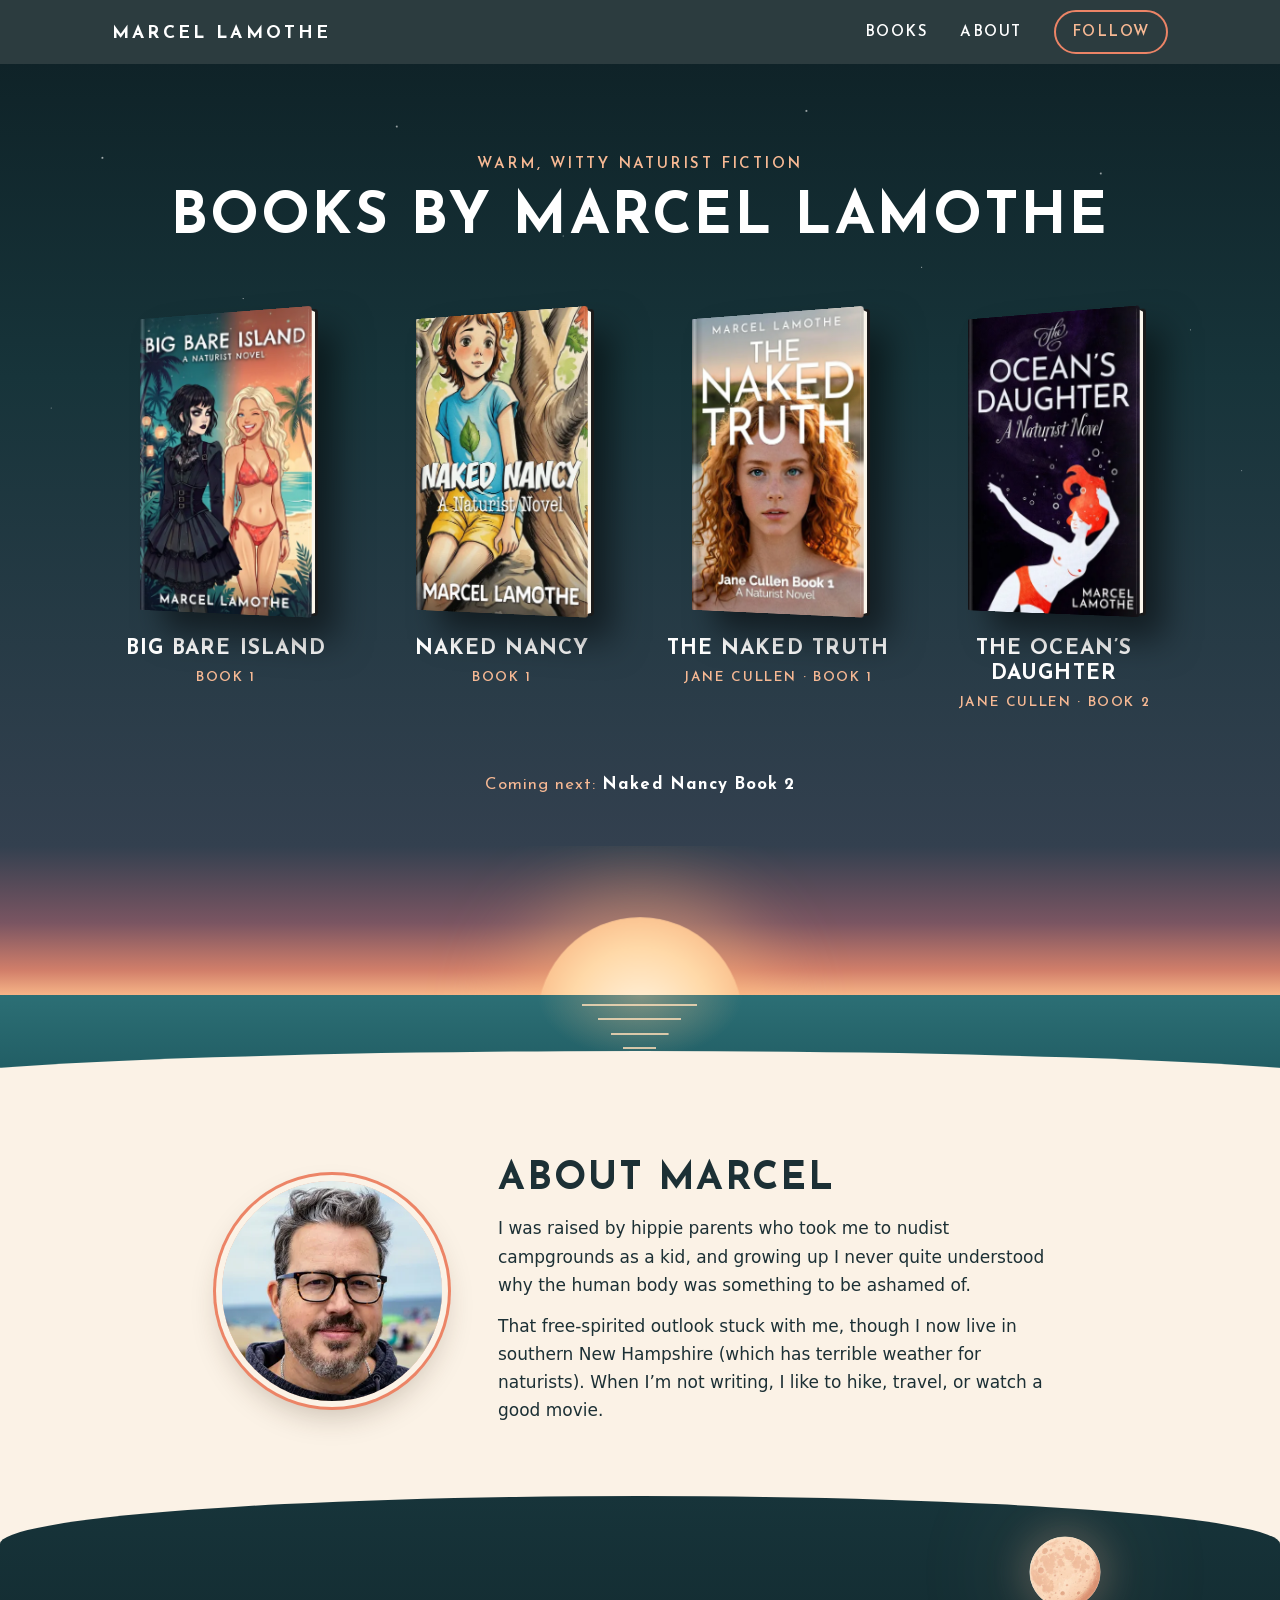
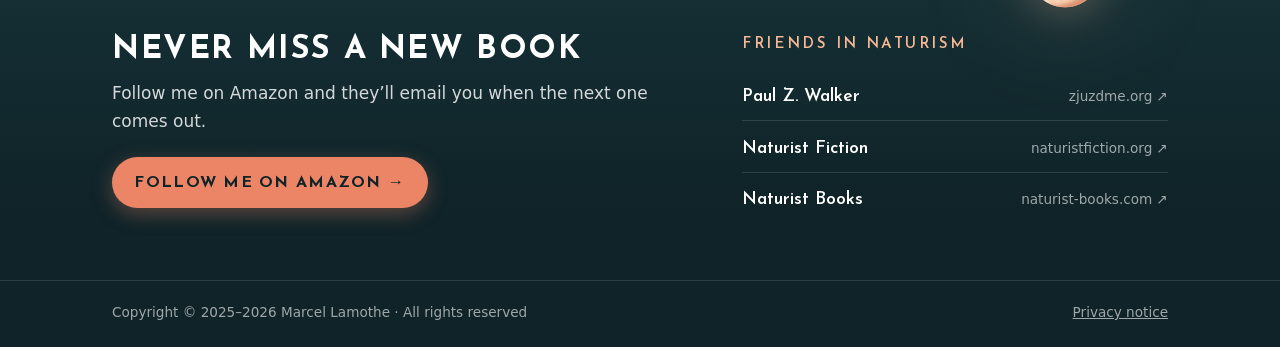
==== index.html @ 0e52f07f "Cut Nancy out of the icons and put the share image on the dusk sky Co-Authored-By: Claude Opus 5.5 <" ====
<!DOCTYPE html>
<html lang="en">

<head>
  <meta charset="UTF-8" />
  <meta name="viewport" content="width=device-width, initial-scale=1.0" />
  <link rel="icon" type="image/png" sizes="32x32" href="assets/images/favicon-32.png?v=3" />
  <link rel="apple-touch-icon" href="assets/images/apple-touch-icon.png?v=3" />
  <title>Marcel Lamothe</title>
  <meta name="description" content="Marcel Lamothe writes warm, witty stories about freedom, self-discovery, and unconventional communities." />
  <link rel="canonical" href="https://marcel-writes.com/" />
  <link rel="alternate" hreflang="en" href="https://marcel-writes.com/" />
  <link rel="alternate" hreflang="x-default" href="https://marcel-writes.com/" />
  <meta property="og:title" content="Marcel Lamothe" />
  <meta property="og:description" content="Stories about freedom, self-discovery, and unconventional communities." />
  <meta property="og:type" content="website" />
  <meta property="og:url" content="https://marcel-writes.com/" />
  <meta property="og:image" content="https://marcel-writes.com/assets/images/og-books-4.jpg" />
  <meta property="og:image:width" content="1200" />
  <meta property="og:image:height" content="630" />
  <meta property="og:image:alt" content="Book covers: Big Bare Island, Naked Nancy, The Ocean’s Daughter, and The Naked Truth" />
  <meta name="twitter:card" content="summary_large_image" />
  <meta name="twitter:title" content="Marcel Lamothe" />
  <meta name="twitter:description" content="Stories about freedom, self-discovery, and unconventional communities." />
  <meta name="twitter:image" content="https://marcel-writes.com/assets/images/og-books-4.jpg" />
  <script type="application/ld+json">
    {
      "@context": "https://schema.org",
      "@graph": [
        {
          "@type": "Person",
          "@id": "https://marcel-writes.com/#author",
          "name": "Marcel Lamothe",
          "url": "https://marcel-writes.com/",
          "image": "https://marcel-writes.com/assets/images/marcel.webp",
          "sameAs": ["https://www.amazon.com/stores/author/B0DPLSHB5Z"]
        },
        {
          "@type": "WebSite",
          "@id": "https://marcel-writes.com/#website",
          "url": "https://marcel-writes.com/",
          "name": "Marcel Lamothe",
          "description": "Warm, witty stories about freedom, self-discovery, and unconventional communities.",
          "author": { "@id": "https://marcel-writes.com/#author" }
        },
        {
          "@type": "Book",
          "@id": "https://marcel-writes.com/#the-naked-truth-book",
          "name": "The Naked Truth",
          "url": "https://marcel-writes.com/the-naked-truth/",
          "image": "https://marcel-writes.com/assets/images/the-naked-truth.webp",
          "author": { "@id": "https://marcel-writes.com/#author" },
          "inLanguage": "en",
          "genre": ["Fiction", "Naturist fiction"],
          "position": 1,
          "isPartOf": { "@type": "BookSeries", "name": "Jane Cullen" },
          "sameAs": "https://www.amazon.com/dp/B0DPDY1RDD"
        },
        {
          "@type": "Book",
          "@id": "https://marcel-writes.com/#the-oceans-daughter-book",
          "name": "The Ocean's Daughter",
          "url": "https://marcel-writes.com/the-oceans-daughter/",
          "image": "https://marcel-writes.com/assets/images/the_oceans_daughter_cover.webp",
          "author": { "@id": "https://marcel-writes.com/#author" },
          "inLanguage": "en",
          "genre": ["Fiction", "Naturist fiction"],
          "position": 2,
          "isPartOf": { "@type": "BookSeries", "name": "Jane Cullen" },
          "sameAs": "https://www.amazon.com/dp/B0FDGMB95W"
        },
        {
          "@type": "Book",
          "@id": "https://marcel-writes.com/#big-bare-island-book",
          "name": "Big Bare Island",
          "url": "https://marcel-writes.com/big-bare-island/",
          "image": "https://marcel-writes.com/assets/images/Big-Bare-Island-eBook-Cover.webp",
          "author": { "@id": "https://marcel-writes.com/#author" },
          "inLanguage": "en",
          "genre": ["Fiction", "Naturist fiction", "Mystery"],
          "position": 1,
          "isPartOf": { "@type": "BookSeries", "name": "Big Bare Island" },
          "sameAs": "https://www.amazon.com/dp/B0GF3XC3XB"
        },
        {
          "@type": "Book",
          "@id": "https://marcel-writes.com/#naked-nancy-book",
          "name": "Naked Nancy: A Summer to Remember",
          "url": "https://marcel-writes.com/naked-nancy/",
          "image": "https://marcel-writes.com/assets/images/nancy1.webp",
          "author": { "@id": "https://marcel-writes.com/#author" },
          "inLanguage": "en",
          "genre": ["Fiction", "Naturist fiction", "Family fiction"],
          "position": 1,
          "isPartOf": { "@type": "BookSeries", "name": "Naked Nancy" },
          "sameAs": "https://www.amazon.com/dp/B0GQR57DY7"
        }
      ]
    }
  </script>
  <script>
    // Old links pointed at #big-bare-island and so on; each book now has its own page.
    (function () {
      var id = location.hash.slice(1);
      if (["big-bare-island", "naked-nancy", "the-naked-truth", "the-oceans-daughter"].indexOf(id) !== -1) {
        location.replace(id + "/");
      }
    })();
  </script>
  <link rel="stylesheet" href="css/style.css?v=31" />
</head>

<body>
  <header class="site-header">
    <div class="wrap nav">
      <a class="brand" href="./">Marcel Lamothe</a>
      <nav class="nav-links" aria-label="Main">
        <a href="#books">Books</a>
        <a href="#about">About</a>
        <a class="nav-follow" href="https://www.amazon.com/stores/author/B0DPLSHB5Z" target="_blank" rel="noopener noreferrer">Follow</a>
      </nav>
    </div>
  </header>

  <main>
    <section class="dusk books-hero" id="books" aria-labelledby="books-heading">
      <div class="wrap">
        <p class="eyebrow">Warm, witty naturist fiction</p>
        <h1 id="books-heading">Books by Marcel Lamothe</h1>

        <ul class="shelf">
          <li class="book">
            <a class="book-link" href="big-bare-island/">
              <span class="book-3d"><span class="cover"><img src="assets/images/Big-Bare-Island-eBook-Cover.webp?v=2" alt="" width="400" height="640" /></span></span>
              <span class="book-title">Big Bare Island</span>
              <span class="book-series">Book 1</span>
            </a>
          </li>
          <li class="book">
            <a class="book-link" href="naked-nancy/">
              <span class="book-3d"><span class="cover"><img src="assets/images/nancy1.webp" alt="" width="400" height="637" /></span></span>
              <span class="book-title">Naked Nancy</span>
              <span class="book-series">Book 1</span>
            </a>
          </li>
          <li class="book">
            <a class="book-link" href="the-naked-truth/">
              <span class="book-3d"><span class="cover"><img src="assets/images/the-naked-truth.webp" alt="" width="400" height="639" /></span></span>
              <span class="book-title">The Naked Truth</span>
              <span class="book-series">Jane Cullen · Book 1</span>
            </a>
          </li>
          <li class="book">
            <a class="book-link" href="the-oceans-daughter/">
              <span class="book-3d"><span class="cover"><img src="assets/images/the_oceans_daughter_cover.webp" alt="" width="400" height="640" /></span></span>
              <span class="book-title">The Ocean’s Daughter</span>
              <span class="book-series">Jane Cullen · Book 2</span>
            </a>
          </li>
        </ul>

        <p class="coming-next">Coming next: <b>Naked Nancy Book 2</b></p>
      </div>
    </section>

    <div class="horizon" aria-hidden="true"><span class="sun"></span></div>

    <section class="section" id="about" aria-labelledby="about-heading">
      <div class="wrap about-inner">
        <img src="assets/images/marcel.webp" alt="Marcel Lamothe on the beach" class="author-photo" width="320" height="320" loading="lazy" />
        <div class="about-text">
          <h2 id="about-heading" class="section-heading">About Marcel</h2>
          <p>I was raised by hippie parents who took me to nudist campgrounds as a kid, and growing up I never quite understood why
            the human body was something to be ashamed of.</p>
          <p>That free-spirited outlook stuck with me, though I now live in southern New Hampshire (which has terrible weather for
            naturists). When I’m not writing, I like to hike, travel, or watch a good movie.</p>
        </div>
      </div>
    </section>
  </main>

  <footer class="site-footer">
    <div class="moon" aria-hidden="true"></div>
    <div class="wrap footer-inner">
      <div class="follow">
        <h2 class="footer-heading">Never miss a new book</h2>
        <p>Follow me on Amazon and they’ll email you when the next one comes out.</p>
        <a class="button" href="https://www.amazon.com/stores/author/B0DPLSHB5Z" target="_blank" rel="noopener noreferrer">Follow me on Amazon <span aria-hidden="true">→</span></a>
      </div>
      <nav class="friends" aria-labelledby="friends-heading">
        <h2 id="friends-heading" class="eyebrow">Friends in naturism</h2>
        <ul>
          <li><a href="https://zjuzdme.org/" target="_blank" rel="noopener noreferrer"><span class="friend-name">Paul Z. Walker</span><span class="friend-url">zjuzdme.org <span aria-hidden="true">↗</span></span></a></li>
          <li><a href="https://naturistfiction.org" target="_blank" rel="noopener noreferrer"><span class="friend-name">Naturist Fiction</span><span class="friend-url">naturistfiction.org <span aria-hidden="true">↗</span></span></a></li>
          <li><a href="https://naturist-books.com" target="_blank" rel="noopener noreferrer"><span class="friend-name">Naturist Books</span><span class="friend-url">naturist-books.com <span aria-hidden="true">↗</span></span></a></li>
        </ul>
      </nav>
    </div>
    <div class="footer-base">
      <div class="wrap">
        <span>Copyright © 2025–2026 Marcel Lamothe · All rights reserved</span>
        <a href="privacy.html">Privacy notice</a>
      </div>
    </div>
  </footer>
  <!-- Cloudflare Web Analytics --><script type='module' src='https://static.cloudflareinsights.com/beacon.min.js' data-cf-beacon='{"token": "75a681cef3ce4746854b50b4012ed195"}'></script><!-- End Cloudflare Web Analytics -->
</body>

</html>
---- css/style.css ----
/* Josefin Sans, self-hosted (SIL Open Font License, see assets/fonts/OFL.txt) */
@font-face {
  font-family: 'Josefin Sans';
  font-style: normal;
  font-weight: 100 700;
  font-display: swap;
  src: url('../assets/fonts/josefin-sans-latin.woff2') format('woff2');
  unicode-range: U+0000-00FF, U+0131, U+0152-0153, U+02BB-02BC, U+02C6, U+02DA, U+02DC, U+0304, U+0308, U+0329, U+2000-206F, U+20AC, U+2122, U+2191, U+2193, U+2212, U+2215, U+FEFF, U+FFFD;
}
@font-face {
  font-family: 'Josefin Sans';
  font-style: italic;
  font-weight: 300;
  font-display: swap;
  src: url('../assets/fonts/josefin-sans-italic-latin.woff2') format('woff2');
  unicode-range: U+0000-00FF, U+0131, U+0152-0153, U+02BB-02BC, U+02C6, U+02DA, U+02DC, U+0304, U+0308, U+0329, U+2000-206F, U+20AC, U+2122, U+2191, U+2193, U+2212, U+2215, U+FEFF, U+FFFD;
}

/* Colors come from the Big Bare Island cover: a teal night sky on one side,
   a coral sunset on the other, and a sandy beach underneath. */
:root {
  --night: #0f2328;
  --dusk: #17343a;
  --twilight: #33404f;
  --coral: #ec8466;
  --peach: #f7b994;
  --sun: #ffd9a8;
  --sea: #2c6f75;
  --sea-deep: #1f5a61;
  --sand: #fbf2e6;
  --sand-deep: #f1e0c9;
  --ink: #1c3035;
  --ink-soft: #55676a;
  --rust: #a94c35;

  --display: 'Josefin Sans', 'Avenir Next', Futura, sans-serif;
  --body: system-ui, -apple-system, 'Segoe UI', Roboto, Helvetica, Arial, sans-serif;
  --content: 1120px;
  --gutter: clamp(1rem, 4vw, 2rem);
}

* {
  margin: 0;
  padding: 0;
  box-sizing: border-box;
}

html {
  scroll-behavior: smooth;
  background-color: var(--night);
}

body {
  font-family: var(--body);
  font-size: 1.0625rem;
  line-height: 1.65;
  color: var(--ink);
  background-color: var(--sand);
}

img {
  display: block;
  max-width: 100%;
  height: auto;
}

a {
  color: inherit;
}

.wrap {
  max-width: var(--content);
  margin: 0 auto;
  padding: 0 var(--gutter);
}

.visually-hidden {
  position: absolute;
  width: 1px;
  height: 1px;
  padding: 0;
  margin: -1px;
  overflow: hidden;
  clip: rect(0, 0, 0, 0);
  white-space: nowrap;
  border: 0;
}

/* Buttons */
.button {
  display: inline-block;
  padding: 0.8rem 1.4rem 0.7rem;
  border-radius: 999px;
  background-color: var(--coral);
  color: var(--night);
  font-family: var(--display);
  font-size: 1rem;
  font-weight: 700;
  letter-spacing: 0.08em;
  text-transform: uppercase;
  text-decoration: none;
  white-space: nowrap;
  box-shadow: 0 6px 20px rgba(236, 132, 102, 0.35);
  transition: background-color 0.2s ease, transform 0.2s ease, box-shadow 0.2s ease;
}

.button:hover,
.button:focus-visible {
  background-color: var(--peach);
  transform: translateY(-2px);
  box-shadow: 0 10px 26px rgba(236, 132, 102, 0.45);
}

.button:focus-visible {
  outline: 3px solid var(--sun);
  outline-offset: 3px;
}

/* Top bar */
.site-header {
  position: sticky;
  top: 0;
  z-index: 50;
  background-color: rgba(15, 35, 40, 0.88);
  backdrop-filter: blur(10px);
  -webkit-backdrop-filter: blur(10px);
  color: #FFFFFF;
}

.nav {
  display: flex;
  align-items: center;
  justify-content: space-between;
  gap: 1rem;
  min-height: 4rem;
}

.brand {
  font-family: var(--display);
  font-size: 1.1rem;
  font-weight: 700;
  letter-spacing: 0.18em;
  text-transform: uppercase;
  text-decoration: none;
  white-space: nowrap;
  padding-top: 0.2em; /* Josefin sits high in its line box */
}

.nav-links {
  display: flex;
  align-items: center;
  gap: clamp(1rem, 3vw, 2rem);
}

.nav-links a {
  font-family: var(--display);
  font-size: 0.95rem;
  font-weight: 600;
  letter-spacing: 0.1em;
  text-transform: uppercase;
  text-decoration: none;
  padding-top: 0.2em;
}

.nav-links a:not(.nav-follow) {
  border-bottom: 2px solid transparent;
  transition: color 0.2s ease, border-color 0.2s ease;
}

.nav-links a:not(.nav-follow):hover,
.nav-links a:not(.nav-follow):focus-visible,
.nav-links a[aria-current="page"] {
  color: var(--peach);
  border-bottom-color: var(--coral);
}

.nav-links .nav-follow {
  padding: 0.5rem 1rem 0.4rem;
  border: 2px solid var(--coral);
  border-radius: 999px;
  color: var(--peach);
  transition: background-color 0.2s ease, color 0.2s ease;
}

.nav-links .nav-follow:hover,
.nav-links .nav-follow:focus-visible {
  background-color: var(--coral);
  color: var(--night);
}

/* Dusk sky: the dark top of every page, with a scattering of stars */
.dusk {
  position: relative;
  color: #FFFFFF;
  background-color: var(--dusk);
  background-image:
    radial-gradient(1.5px 1.5px at 8% 12%, rgba(255, 255, 255, 0.8), transparent),
    radial-gradient(1px 1px at 19% 30%, rgba(255, 255, 255, 0.6), transparent),
    radial-gradient(1.5px 1.5px at 31% 8%, rgba(255, 255, 255, 0.7), transparent),
    radial-gradient(1px 1px at 44% 22%, rgba(255, 255, 255, 0.5), transparent),
    radial-gradient(1.5px 1.5px at 63% 6%, rgba(255, 255, 255, 0.8), transparent),
    radial-gradient(1px 1px at 72% 26%, rgba(255, 255, 255, 0.6), transparent),
    radial-gradient(1.5px 1.5px at 86% 14%, rgba(255, 255, 255, 0.7), transparent),
    radial-gradient(1px 1px at 93% 34%, rgba(255, 255, 255, 0.5), transparent),
    radial-gradient(1px 1px at 4% 44%, rgba(255, 255, 255, 0.4), transparent),
    radial-gradient(1px 1px at 97% 52%, rgba(255, 255, 255, 0.4), transparent),
    linear-gradient(180deg, var(--night) 0%, var(--dusk) 40%, var(--twilight) 100%);
}

.eyebrow {
  font-family: var(--display);
  font-size: 0.95rem;
  font-weight: 600;
  letter-spacing: 0.16em;
  text-transform: uppercase;
  color: var(--peach);
}

/* The sun going down behind the sea, then the beach */
.horizon {
  position: relative;
  height: clamp(150px, 20vw, 240px);
  overflow: hidden;
  background: linear-gradient(180deg, var(--twilight) 0%, #7a5562 32%, #d27f6a 52%, #f6b487 62%);
}

.sun {
  position: absolute;
  left: 50%;
  top: 62%;
  width: clamp(130px, 16vw, 210px);
  aspect-ratio: 1;
  border-radius: 50%;
  background: radial-gradient(circle, #FFF4E0 0%, var(--sun) 50%, #f6a874 100%);
  box-shadow: 0 0 80px 30px rgba(255, 190, 130, 0.45);
  transform: translate(-50%, -38%);
  animation: sunset 3.5s cubic-bezier(0.25, 0.6, 0.3, 1) both;
}

@keyframes sunset {
  from { transform: translate(-50%, -75%); }
}

/* The sea, with the sun's reflection glinting on it */
.horizon::before {
  content: "";
  position: absolute;
  left: 0;
  right: 0;
  top: 62%;
  bottom: 0;
  z-index: 1;
  --glint: rgba(255, 222, 184, 0.8);
  background:
    linear-gradient(var(--glint), var(--glint)) 50% 10% / clamp(70px, 9vw, 120px) 2px no-repeat,
    linear-gradient(var(--glint), var(--glint)) 50% 26% / clamp(50px, 6.5vw, 86px) 2px no-repeat,
    linear-gradient(var(--glint), var(--glint)) 50% 42% / clamp(34px, 4.5vw, 58px) 2px no-repeat,
    linear-gradient(var(--glint), var(--glint)) 50% 58% / clamp(20px, 2.6vw, 34px) 2px no-repeat,
    radial-gradient(ellipse clamp(60px, 8vw, 110px) 70% at 50% 0, rgba(255, 200, 150, 0.4), transparent),
    linear-gradient(180deg, var(--sea) 0%, var(--sea-deep) 100%);
}

/* The beach, curving gently up into the frame */
.horizon::after {
  content: "";
  position: absolute;
  left: -10%;
  right: -10%;
  bottom: -40px;
  height: 75px;
  z-index: 2;
  border-radius: 50% 50% 0 0;
  background-color: var(--sand);
}

/* Home: books under the evening sky */
.books-hero {
  padding: clamp(3rem, 7vw, 5.5rem) 0 clamp(2rem, 4vw, 3rem);
  text-align: center;
}

.books-hero h1 {
  margin-top: 0.75rem;
  font-family: var(--display);
  font-size: clamp(2.2rem, 5vw, 3.6rem);
  font-weight: 700;
  line-height: 1.05;
  letter-spacing: 0.04em;
  text-transform: uppercase;
}

.coming-next {
  margin-top: clamp(2.5rem, 5vw, 3.5rem);
  font-family: var(--display);
  font-size: 1.05rem;
  letter-spacing: 0.06em;
  color: var(--peach);
}

.coming-next b {
  color: #FFFFFF;
  font-weight: 700;
}

/* A shelf of 3D books */
.shelf {
  list-style: none;
  display: grid;
  grid-template-columns: repeat(4, minmax(0, 1fr));
  gap: clamp(2rem, 4vw, 3.5rem) clamp(1rem, 4vw, 3rem);
  margin-top: clamp(2.5rem, 6vw, 4rem);
}

.book {
  animation: rise 0.8s cubic-bezier(0.2, 0.7, 0.2, 1) both;
}

.book:nth-child(2) { animation-delay: 0.1s; }
.book:nth-child(3) { animation-delay: 0.2s; }
.book:nth-child(4) { animation-delay: 0.3s; }

@keyframes rise {
  from {
    opacity: 0;
    transform: translateY(40px);
  }
}

.book-link {
  display: block;
  text-align: center;
  text-decoration: none;
  perspective: 1100px;
  -webkit-tap-highlight-color: transparent;
}

.book-link:focus-visible {
  outline: none;
}

.book-3d {
  --thickness: 18px;
  position: relative;
  display: block;
  width: 82%;
  margin: 0 auto;
  aspect-ratio: 400 / 640;
  transform-style: preserve-3d;
  transform: rotateY(-24deg);
  transition: transform 0.6s cubic-bezier(0.2, 0.7, 0.2, 1);
}

/* Front cover, with a crease where it bends at the spine */
.cover {
  position: absolute;
  inset: 0;
  border-radius: 2px 4px 4px 2px;
  overflow: hidden;
  transform: translateZ(calc(var(--thickness) / 2));
}

.cover img {
  width: 100%;
  height: 100%;
  object-fit: cover;
}

.cover::after {
  content: "";
  position: absolute;
  inset: 0;
  background: linear-gradient(90deg,
    rgba(0, 0, 0, 0.28) 0%,
    rgba(255, 255, 255, 0.22) 1.6%,
    rgba(0, 0, 0, 0.14) 3.4%,
    rgba(0, 0, 0, 0) 7%,
    rgba(0, 0, 0, 0) 80%,
    rgba(255, 255, 255, 0.08) 100%);
  pointer-events: none;
}

/* Page edges */
.book-3d::before {
  content: "";
  position: absolute;
  top: 3px;
  bottom: 3px;
  left: calc(100% - var(--thickness) / 2 - 3px);
  width: var(--thickness);
  background: repeating-linear-gradient(90deg, #fbf6ec 0 2px, #ddd2bf 2px 3px);
  transform: rotateY(90deg);
}

/* Back cover, which also throws the shadow */
.book-3d::after {
  content: "";
  position: absolute;
  inset: 0;
  border-radius: 2px 4px 4px 2px;
  background-color: #1b1b1b;
  box-shadow: 18px 22px 34px rgba(0, 0, 0, 0.5);
  transform: translateZ(calc(var(--thickness) / -2));
}

.book-link:hover .book-3d,
.book-link:focus-visible .book-3d {
  transform: rotateY(-6deg) translateY(-12px);
}

.book-title {
  display: block;
  margin-top: 1.5rem;
  font-family: var(--display);
  font-size: clamp(1.05rem, 2vw, 1.3rem);
  font-weight: 700;
  line-height: 1.2;
  letter-spacing: 0.05em;
  text-transform: uppercase;
  transition: color 0.2s ease;
}

.book-series {
  display: block;
  margin-top: 0.35rem;
  font-family: var(--display);
  font-size: 0.85rem;
  font-weight: 600;
  letter-spacing: 0.12em;
  text-transform: uppercase;
  color: var(--peach);
}

.book-link:hover .book-title,
.book-link:focus-visible .book-title {
  color: var(--peach);
}

.book-link:focus-visible .book-title {
  text-decoration: underline;
  text-decoration-color: var(--coral);
  text-underline-offset: 4px;
}

/* The same shelf on the sand */
.shelf-light .book-title {
  color: var(--ink);
}

.shelf-light .book-series {
  color: var(--rust);
}

.shelf-light .book-link:hover .book-title,
.shelf-light .book-link:focus-visible .book-title {
  color: var(--rust);
}

.shelf-light .book-3d::after {
  box-shadow: 16px 20px 30px rgba(60, 40, 20, 0.35);
}

/* Sections on the sand */
.section {
  padding: clamp(2.5rem, 6vw, 4.5rem) 0;
}

.section-heading {
  font-family: var(--display);
  font-size: clamp(1.7rem, 3.5vw, 2.4rem);
  font-weight: 700;
  line-height: 1.15;
  letter-spacing: 0.05em;
  text-transform: uppercase;
  color: var(--ink);
}

/* About */
.about-inner {
  display: flex;
  align-items: center;
  gap: clamp(1.5rem, 5vw, 3.5rem);
  max-width: 900px;
}

.author-photo {
  flex: 0 0 auto;
  width: clamp(150px, 22vw, 220px);
  height: auto;
  aspect-ratio: 1;
  border-radius: 50%;
  object-fit: cover;
  box-shadow: 0 0 0 6px var(--sand), 0 0 0 9px var(--coral), 0 14px 30px rgba(60, 40, 20, 0.25);
}

.about-text .section-heading {
  margin-bottom: 0.75rem;
}

.about-text p + p {
  margin-top: 0.85rem;
}

/* Footer: night falls, the moon comes up */
.site-footer {
  position: relative;
  overflow: hidden;
  padding: clamp(6.5rem, 11vw, 8.5rem) 0 1.5rem;
  border-radius: 50% 50% 0 0 / 48px 48px 0 0;
  background: linear-gradient(180deg, var(--dusk) 0%, var(--night) 70%);
  color: #FFFFFF;
}

.moon {
  position: absolute;
  top: clamp(1.75rem, 3.5vw, 2.5rem);
  right: 14%;
  width: clamp(48px, 6vw, 72px);
  aspect-ratio: 1;
  border-radius: 50%;
  background: url("../assets/images/moon.webp") center / cover no-repeat;
  box-shadow:
    0 0 36px 8px rgba(247, 185, 148, 0.22),
    0 0 110px 30px rgba(247, 185, 148, 0.08);
}

.footer-inner {
  display: grid;
  grid-template-columns: minmax(0, 1.3fr) minmax(0, 1fr);
  gap: 2.5rem clamp(2rem, 6vw, 5rem);
  align-items: start;
}

.footer-heading {
  font-family: var(--display);
  font-size: clamp(1.5rem, 3vw, 2rem);
  font-weight: 700;
  line-height: 1.15;
  letter-spacing: 0.05em;
  text-transform: uppercase;
}

.follow p {
  margin: 0.6rem 0 1.4rem;
  max-width: 34rem;
  color: rgba(255, 255, 255, 0.82);
}

.friends .eyebrow {
  margin-bottom: 0.75rem;
}

.friends ul {
  list-style: none;
}

.friends li + li {
  border-top: 1px solid rgba(255, 255, 255, 0.12);
}

.friends a {
  display: flex;
  justify-content: space-between;
  align-items: baseline;
  gap: 1rem;
  padding: 0.6rem 0;
  text-decoration: none;
}

.friends a:hover .friend-name,
.friends a:focus-visible .friend-name {
  color: var(--peach);
}

.friend-name {
  font-family: var(--display);
  font-size: 1.1rem;
  font-weight: 600;
  padding-top: 0.15em;
  transition: color 0.2s ease;
}

.friend-url {
  font-size: 0.85rem;
  color: rgba(255, 255, 255, 0.6);
}

.footer-base {
  margin-top: clamp(2.5rem, 5vw, 3.5rem);
  padding-top: 1.25rem;
  border-top: 1px solid rgba(255, 255, 255, 0.12);
  font-size: 0.85rem;
  color: rgba(255, 255, 255, 0.6);
}

.footer-base .wrap {
  display: flex;
  flex-wrap: wrap;
  justify-content: space-between;
  gap: 0.5rem 1.5rem;
}

.footer-base a:hover,
.footer-base a:focus-visible {
  color: var(--peach);
}

/* Book pages */
.book-hero {
  padding: clamp(2.5rem, 6vw, 5rem) 0 clamp(1rem, 3vw, 2rem);
}

.book-hero-inner {
  display: grid;
  grid-template-columns: minmax(0, 0.8fr) minmax(0, 1.2fr);
  gap: clamp(2rem, 6vw, 5rem);
  align-items: center;
}

.book-hero .book-3d {
  --thickness: 26px;
  width: min(100%, 340px);
}

.book-hero .book-3d:hover {
  transform: rotateY(-6deg) translateY(-8px);
}

.book-hero-cover {
  perspective: 1200px;
  animation: rise 0.9s cubic-bezier(0.2, 0.7, 0.2, 1) both;
}

.book-hero h1 {
  margin-top: 0.6rem;
  font-family: var(--display);
  font-size: clamp(2.2rem, 5.5vw, 3.8rem);
  font-weight: 700;
  line-height: 1.05;
  letter-spacing: 0.04em;
  text-transform: uppercase;
}

.book-subtitle {
  margin-top: 0.5rem;
  font-family: var(--display);
  font-size: 1.35rem;
  font-style: italic;
  font-weight: 300;
  color: var(--peach);
}

.hook {
  margin: 1.5rem 0 2rem;
  max-width: 32rem;
  font-family: var(--display);
  font-size: clamp(1.2rem, 2.4vw, 1.5rem);
  font-weight: 600;
  line-height: 1.35;
}

.blurb {
  max-width: 42rem;
  margin: 0 auto;
  font-size: 1.125rem;
  line-height: 1.75;
}

.blurb p + p {
  margin-top: 1.1rem;
}

.blurb .closing {
  font-weight: 600;
}

.pull-quote {
  margin: 2rem 0 0;
  padding: 1.25rem 1.5rem;
  border-left: 4px solid var(--coral);
  border-radius: 0 12px 12px 0;
  background-color: var(--sand-deep);
  font-style: italic;
}

.pull-quote figcaption {
  margin-top: 0.5rem;
  font-style: normal;
  font-size: 0.9rem;
  color: var(--ink-soft);
}

.paperback {
  margin-top: 2.5rem;
}

.paperback img {
  width: 100%;
  border-radius: 4px;
  box-shadow: 0 14px 34px rgba(60, 40, 20, 0.3);
}

.paperback figcaption {
  margin-top: 0.75rem;
  font-family: var(--display);
  font-weight: 600;
  letter-spacing: 0.1em;
  text-transform: uppercase;
  font-size: 0.85rem;
  text-align: center;
  color: var(--ink-soft);
}

.blurb .button {
  margin-top: 2.25rem;
}

.more-books {
  border-top: 1px solid var(--sand-deep);
}

.more-books .section-heading {
  text-align: center;
}

.more-books .shelf {
  grid-template-columns: repeat(3, minmax(0, 1fr));
  max-width: 760px;
  margin-left: auto;
  margin-right: auto;
}

/* Plain text pages (privacy notice) */
.text-page {
  max-width: 46rem;
}

.text-page h1 {
  margin-bottom: 0.25rem;
}

.text-page h2 {
  margin: 2rem 0 0.5rem;
  font-family: var(--display);
  font-size: 1.3rem;
  font-weight: 700;
  letter-spacing: 0.04em;
}

.text-page p {
  margin-bottom: 0.85rem;
}

.text-page a {
  color: var(--rust);
}

.updated {
  color: var(--ink-soft);
  font-size: 0.9rem;
}

/* Tablets */
@media (max-width: 860px) {
  .footer-inner {
    grid-template-columns: 1fr;
  }
}

/* Phones */
@media (max-width: 640px) {
  .brand {
    font-size: 1rem;
    letter-spacing: 0.12em;
  }

  .nav-links {
    gap: 1rem;
  }

  .nav-links .nav-follow {
    display: none;
  }

  .shelf {
    grid-template-columns: repeat(2, minmax(0, 1fr));
  }

  .book-3d {
    --thickness: 12px;
  }

  .more-books .shelf {
    grid-template-columns: repeat(2, minmax(0, 1fr));
  }

  .book-hero-inner {
    grid-template-columns: 1fr;
    text-align: center;
  }

  .book-hero .book-3d {
    width: min(62%, 260px);
  }

  .hook {
    margin-left: auto;
    margin-right: auto;
  }

  .book-series {
    font-size: 0.75rem;
    letter-spacing: 0.06em;
  }

  .about-inner {
    flex-direction: column;
  }

  .about-text .section-heading {
    text-align: center;
  }

  .moon {
    right: 1.25rem;
  }
}

@media (prefers-reduced-motion: reduce) {
  html {
    scroll-behavior: auto;
  }

  .book,
  .book-hero-cover,
  .sun {
    animation: none;
  }

  .book-3d {
    transition: none;
  }
}
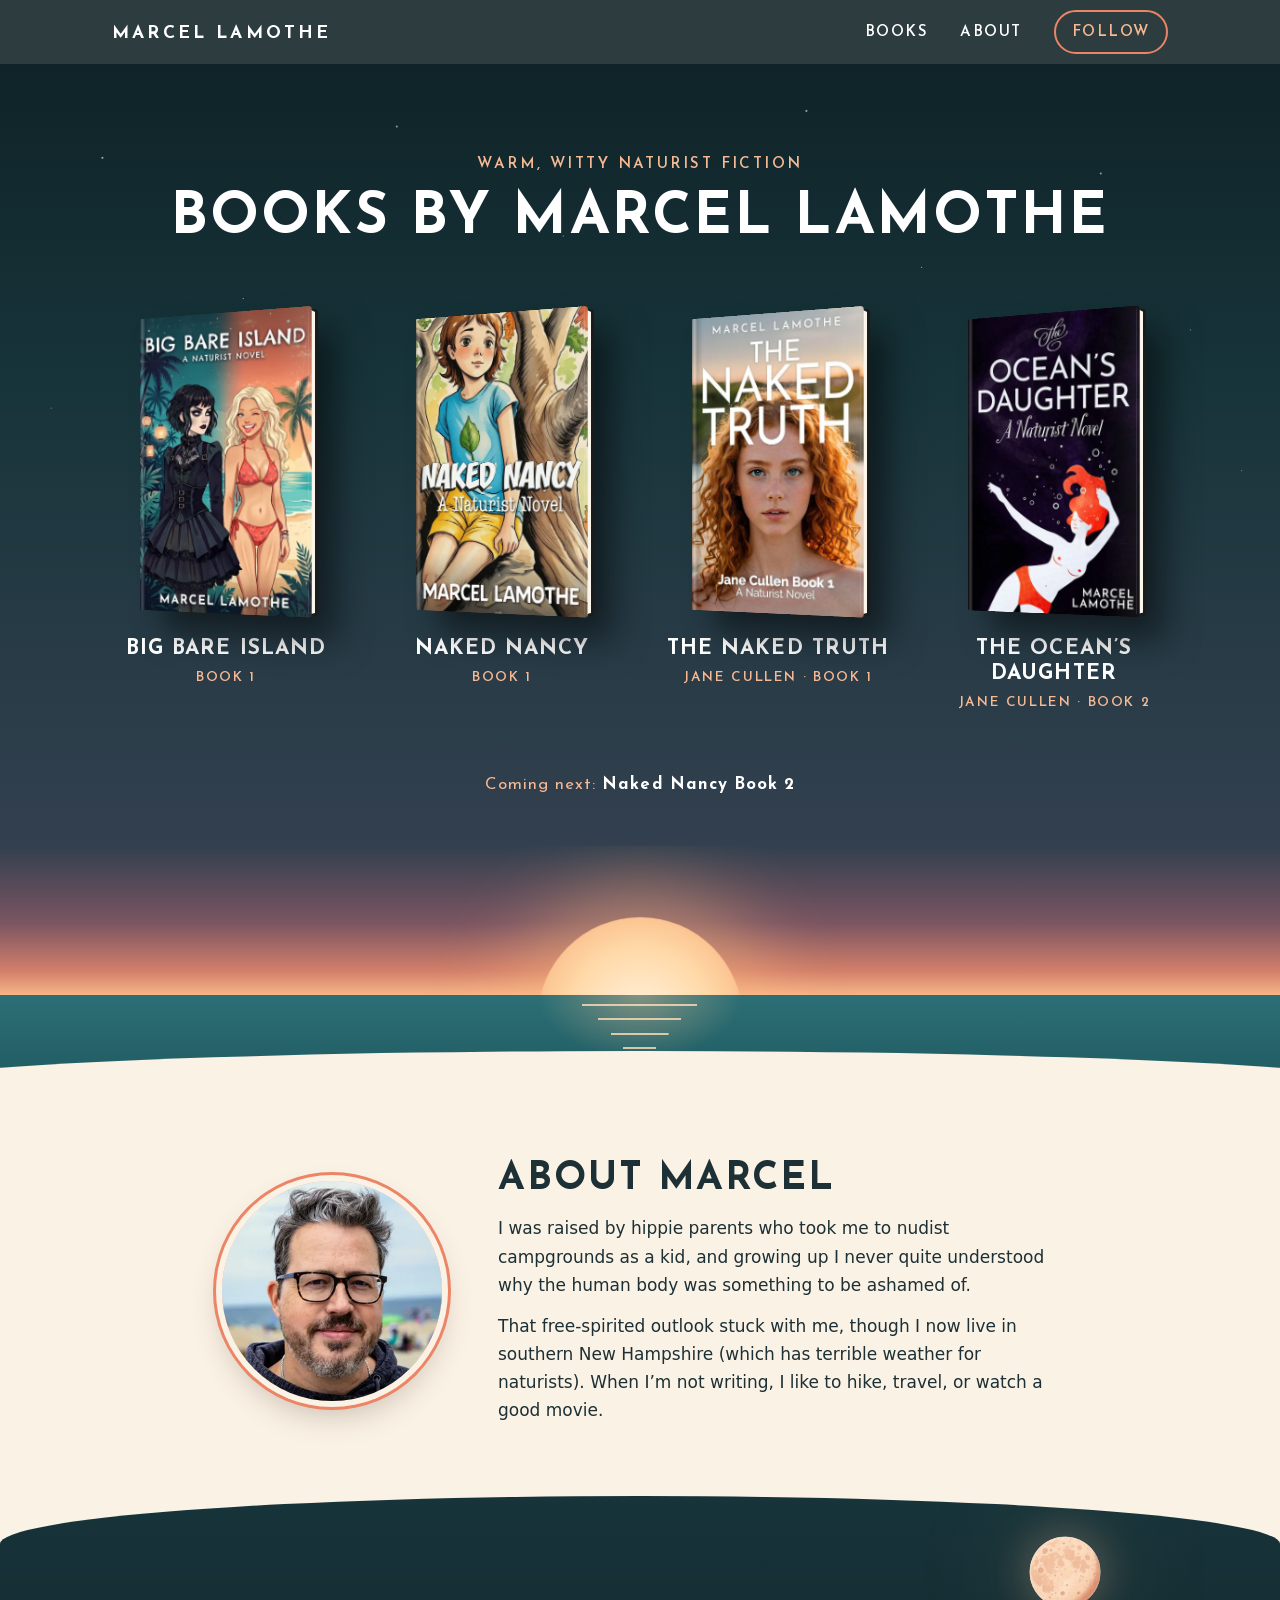
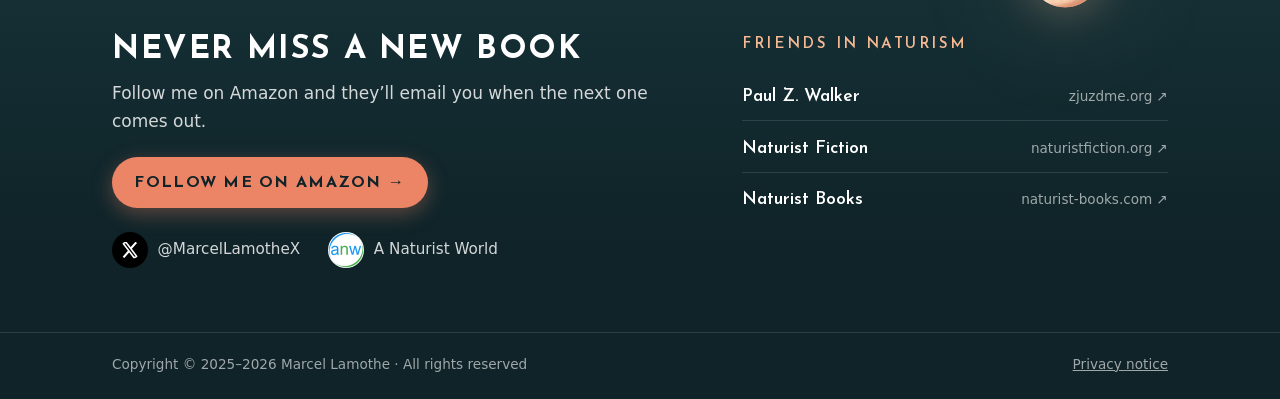
==== commit 0c5cc56c: "Add X and A Naturist World links to the footer Co-Authored-By: Claude Opus 5.5 <noreply@anthropic.co" ====
--- a/index.html
+++ b/index.html
@@ -8,48 +8,48 @@
   <link rel="apple-touch-icon" href="assets/images/apple-touch-icon.png?v=3" />
   <title>Marcel Lamothe</title>
   <meta name="description" content="Marcel Lamothe writes warm, witty stories about freedom, self-discovery, and unconventional communities." />
-  <link rel="canonical" href="https://marcel-writes.com/" />
-  <link rel="alternate" hreflang="en" href="https://marcel-writes.com/" />
-  <link rel="alternate" hreflang="x-default" href="https://marcel-writes.com/" />
+  <link rel="canonical" href="https://marcellamothe.com/" />
+  <link rel="alternate" hreflang="en" href="https://marcellamothe.com/" />
+  <link rel="alternate" hreflang="x-default" href="https://marcellamothe.com/" />
   <meta property="og:title" content="Marcel Lamothe" />
   <meta property="og:description" content="Stories about freedom, self-discovery, and unconventional communities." />
   <meta property="og:type" content="website" />
-  <meta property="og:url" content="https://marcel-writes.com/" />
-  <meta property="og:image" content="https://marcel-writes.com/assets/images/og-books-4.jpg" />
+  <meta property="og:url" content="https://marcellamothe.com/" />
+  <meta property="og:image" content="https://marcellamothe.com/assets/images/og-books-4.jpg" />
   <meta property="og:image:width" content="1200" />
   <meta property="og:image:height" content="630" />
   <meta property="og:image:alt" content="Book covers: Big Bare Island, Naked Nancy, The Ocean’s Daughter, and The Naked Truth" />
   <meta name="twitter:card" content="summary_large_image" />
   <meta name="twitter:title" content="Marcel Lamothe" />
   <meta name="twitter:description" content="Stories about freedom, self-discovery, and unconventional communities." />
-  <meta name="twitter:image" content="https://marcel-writes.com/assets/images/og-books-4.jpg" />
+  <meta name="twitter:image" content="https://marcellamothe.com/assets/images/og-books-4.jpg" />
   <script type="application/ld+json">
     {
       "@context": "https://schema.org",
       "@graph": [
         {
           "@type": "Person",
-          "@id": "https://marcel-writes.com/#author",
+          "@id": "https://marcellamothe.com/#author",
           "name": "Marcel Lamothe",
-          "url": "https://marcel-writes.com/",
-          "image": "https://marcel-writes.com/assets/images/marcel.webp",
+          "url": "https://marcellamothe.com/",
+          "image": "https://marcellamothe.com/assets/images/marcel.webp",
           "sameAs": ["https://www.amazon.com/stores/author/B0DPLSHB5Z"]
         },
         {
           "@type": "WebSite",
-          "@id": "https://marcel-writes.com/#website",
-          "url": "https://marcel-writes.com/",
+          "@id": "https://marcellamothe.com/#website",
+          "url": "https://marcellamothe.com/",
           "name": "Marcel Lamothe",
           "description": "Warm, witty stories about freedom, self-discovery, and unconventional communities.",
-          "author": { "@id": "https://marcel-writes.com/#author" }
-        },
-        {
-          "@type": "Book",
-          "@id": "https://marcel-writes.com/#the-naked-truth-book",
+          "author": { "@id": "https://marcellamothe.com/#author" }
+        },
+        {
+          "@type": "Book",
+          "@id": "https://marcellamothe.com/#the-naked-truth-book",
           "name": "The Naked Truth",
-          "url": "https://marcel-writes.com/the-naked-truth/",
-          "image": "https://marcel-writes.com/assets/images/the-naked-truth.webp",
-          "author": { "@id": "https://marcel-writes.com/#author" },
+          "url": "https://marcellamothe.com/the-naked-truth/",
+          "image": "https://marcellamothe.com/assets/images/the-naked-truth.webp",
+          "author": { "@id": "https://marcellamothe.com/#author" },
           "inLanguage": "en",
           "genre": ["Fiction", "Naturist fiction"],
           "position": 1,
@@ -58,11 +58,11 @@
         },
         {
           "@type": "Book",
-          "@id": "https://marcel-writes.com/#the-oceans-daughter-book",
+          "@id": "https://marcellamothe.com/#the-oceans-daughter-book",
           "name": "The Ocean's Daughter",
-          "url": "https://marcel-writes.com/the-oceans-daughter/",
-          "image": "https://marcel-writes.com/assets/images/the_oceans_daughter_cover.webp",
-          "author": { "@id": "https://marcel-writes.com/#author" },
+          "url": "https://marcellamothe.com/the-oceans-daughter/",
+          "image": "https://marcellamothe.com/assets/images/the_oceans_daughter_cover.webp",
+          "author": { "@id": "https://marcellamothe.com/#author" },
           "inLanguage": "en",
           "genre": ["Fiction", "Naturist fiction"],
           "position": 2,
@@ -71,11 +71,11 @@
         },
         {
           "@type": "Book",
-          "@id": "https://marcel-writes.com/#big-bare-island-book",
+          "@id": "https://marcellamothe.com/#big-bare-island-book",
           "name": "Big Bare Island",
-          "url": "https://marcel-writes.com/big-bare-island/",
-          "image": "https://marcel-writes.com/assets/images/Big-Bare-Island-eBook-Cover.webp",
-          "author": { "@id": "https://marcel-writes.com/#author" },
+          "url": "https://marcellamothe.com/big-bare-island/",
+          "image": "https://marcellamothe.com/assets/images/Big-Bare-Island-eBook-Cover.webp",
+          "author": { "@id": "https://marcellamothe.com/#author" },
           "inLanguage": "en",
           "genre": ["Fiction", "Naturist fiction", "Mystery"],
           "position": 1,
@@ -84,11 +84,11 @@
         },
         {
           "@type": "Book",
-          "@id": "https://marcel-writes.com/#naked-nancy-book",
+          "@id": "https://marcellamothe.com/#naked-nancy-book",
           "name": "Naked Nancy: A Summer to Remember",
-          "url": "https://marcel-writes.com/naked-nancy/",
-          "image": "https://marcel-writes.com/assets/images/nancy1.webp",
-          "author": { "@id": "https://marcel-writes.com/#author" },
+          "url": "https://marcellamothe.com/naked-nancy/",
+          "image": "https://marcellamothe.com/assets/images/nancy1.webp",
+          "author": { "@id": "https://marcellamothe.com/#author" },
           "inLanguage": "en",
           "genre": ["Fiction", "Naturist fiction", "Family fiction"],
           "position": 1,
@@ -107,7 +107,7 @@
       }
     })();
   </script>
-  <link rel="stylesheet" href="css/style.css?v=31" />
+  <link rel="stylesheet" href="css/style.css?v=32" />
 </head>
 
 <body>
@@ -186,6 +186,10 @@
         <h2 class="footer-heading">Never miss a new book</h2>
         <p>Follow me on Amazon and they’ll email you when the next one comes out.</p>
         <a class="button" href="https://www.amazon.com/stores/author/B0DPLSHB5Z" target="_blank" rel="noopener noreferrer">Follow me on Amazon <span aria-hidden="true">→</span></a>
+        <ul class="social" aria-label="Find me on social media">
+          <li><a href="https://x.com/MarcelLamotheX" target="_blank" rel="noopener noreferrer"><svg class="social-icon social-x" viewBox="0 0 24 24" aria-hidden="true"><path fill="currentColor" d="M18.244 2.25h3.308l-7.227 8.26 8.502 11.24H16.17l-5.214-6.817L4.99 21.75H1.68l7.73-8.835L1.254 2.25H8.08l4.713 6.231zm-1.161 17.52h1.833L7.084 4.126H5.117z"/></svg><span>@MarcelLamotheX</span></a></li>
+          <li><a href="https://anaturistworld.com/profile/marcellamothe" target="_blank" rel="noopener noreferrer"><img class="social-icon" src="assets/images/anaturistworld.png" alt="" width="36" height="36" /><span>A Naturist World</span></a></li>
+        </ul>
       </div>
       <nav class="friends" aria-labelledby="friends-heading">
         <h2 id="friends-heading" class="eyebrow">Friends in naturism</h2>
--- a/css/style.css
+++ b/css/style.css
@@ -545,6 +545,42 @@
   color: rgba(255, 255, 255, 0.82);
 }
 
+.social {
+  list-style: none;
+  display: flex;
+  flex-wrap: wrap;
+  gap: 0.75rem 1.75rem;
+  margin-top: 1.5rem;
+}
+
+.social a {
+  display: inline-flex;
+  align-items: center;
+  gap: 0.6rem;
+  font-size: 0.95rem;
+  color: rgba(255, 255, 255, 0.82);
+  text-decoration: none;
+  transition: color 0.2s ease;
+}
+
+.social a:hover,
+.social a:focus-visible {
+  color: var(--peach);
+}
+
+.social-icon {
+  width: 36px;
+  height: 36px;
+  flex: none;
+  border-radius: 50%;
+}
+
+.social-x {
+  padding: 8px;
+  background: #000;
+  color: #fff;
+}
+
 .friends .eyebrow {
   margin-bottom: 0.75rem;
 }
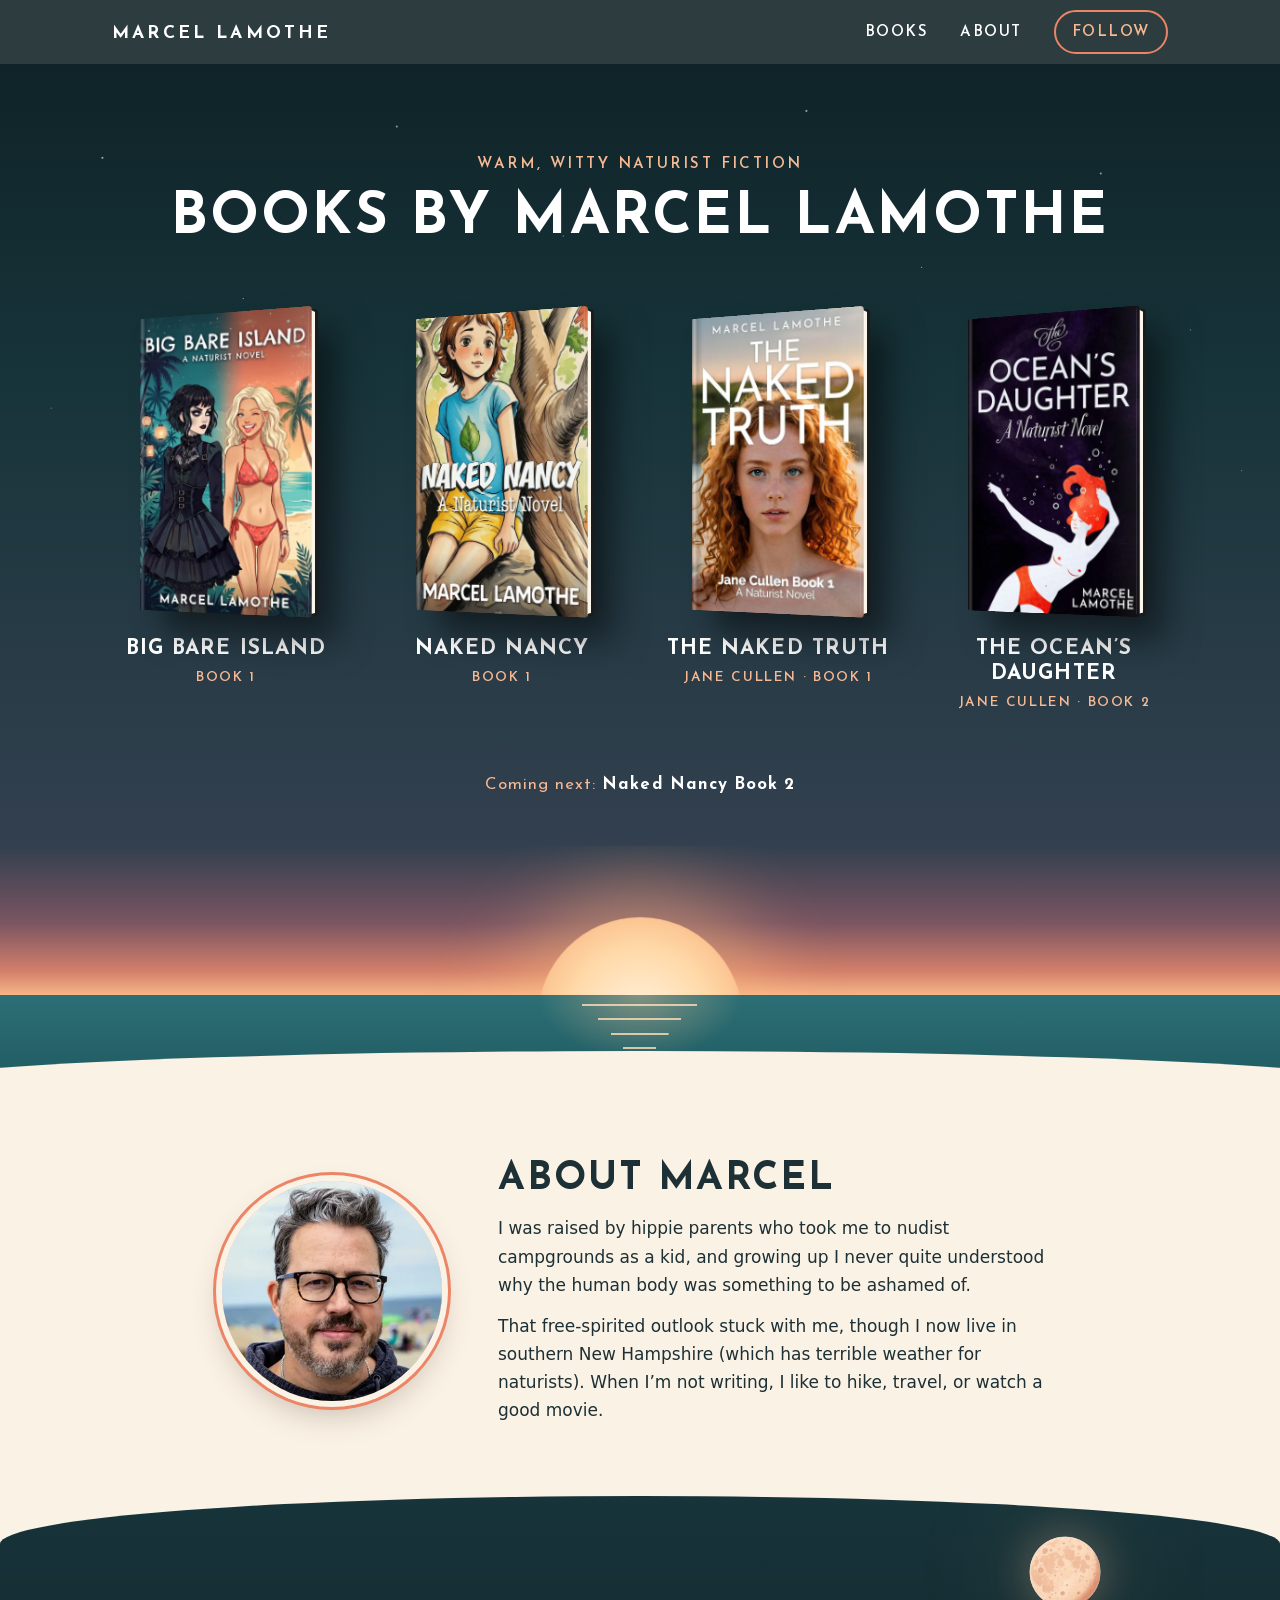
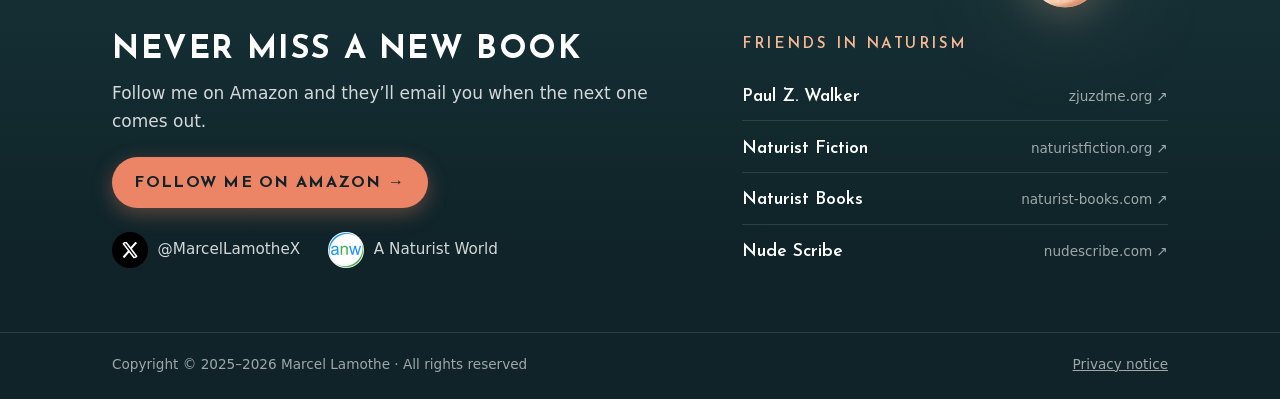
==== commit 1d6e83e5: "Add Nude Scribe to the friends in naturism links Co-Authored-By: Claude Opus 5.5 <noreply@anthropic." ====
--- a/index.html
+++ b/index.html
@@ -197,6 +197,7 @@
           <li><a href="https://zjuzdme.org/" target="_blank" rel="noopener noreferrer"><span class="friend-name">Paul Z. Walker</span><span class="friend-url">zjuzdme.org <span aria-hidden="true">↗</span></span></a></li>
           <li><a href="https://naturistfiction.org" target="_blank" rel="noopener noreferrer"><span class="friend-name">Naturist Fiction</span><span class="friend-url">naturistfiction.org <span aria-hidden="true">↗</span></span></a></li>
           <li><a href="https://naturist-books.com" target="_blank" rel="noopener noreferrer"><span class="friend-name">Naturist Books</span><span class="friend-url">naturist-books.com <span aria-hidden="true">↗</span></span></a></li>
+          <li><a href="https://nudescribe.com/" target="_blank" rel="noopener noreferrer"><span class="friend-name">Nude Scribe</span><span class="friend-url">nudescribe.com <span aria-hidden="true">↗</span></span></a></li>
         </ul>
       </nav>
     </div>
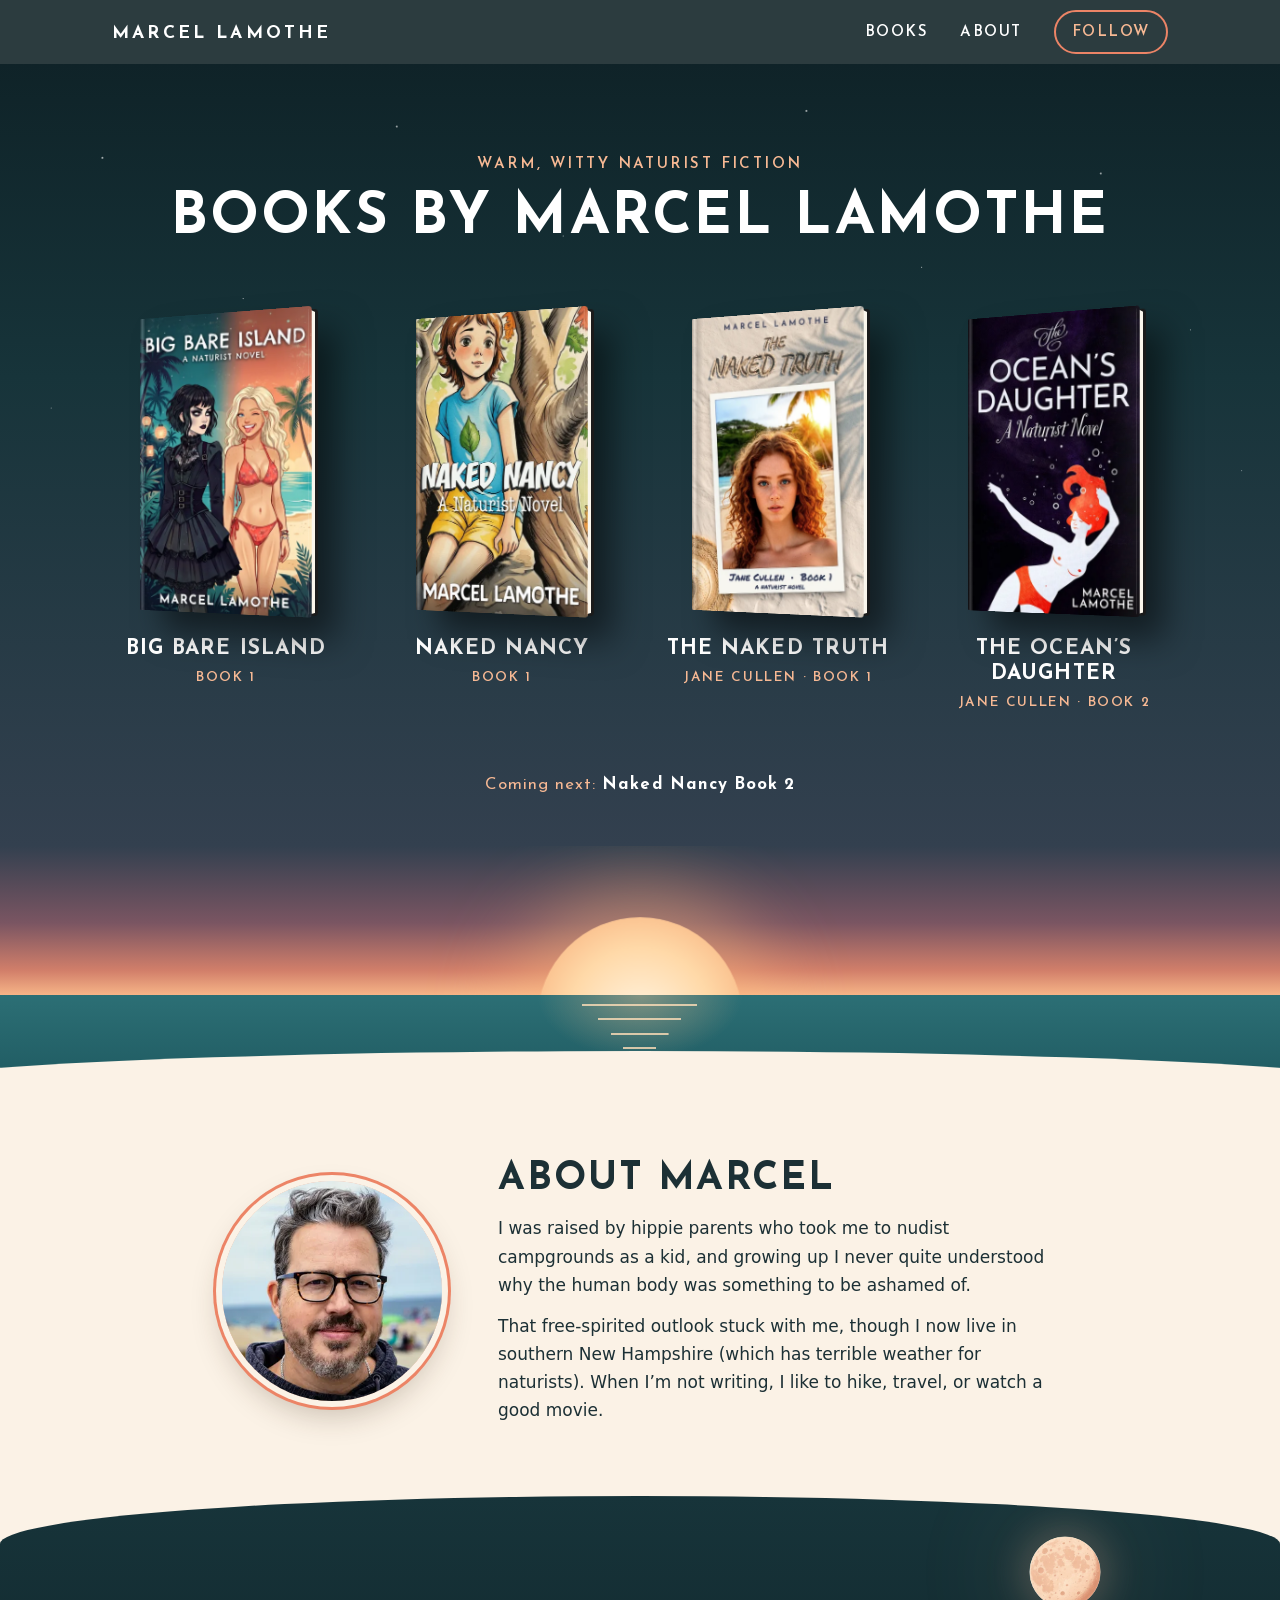
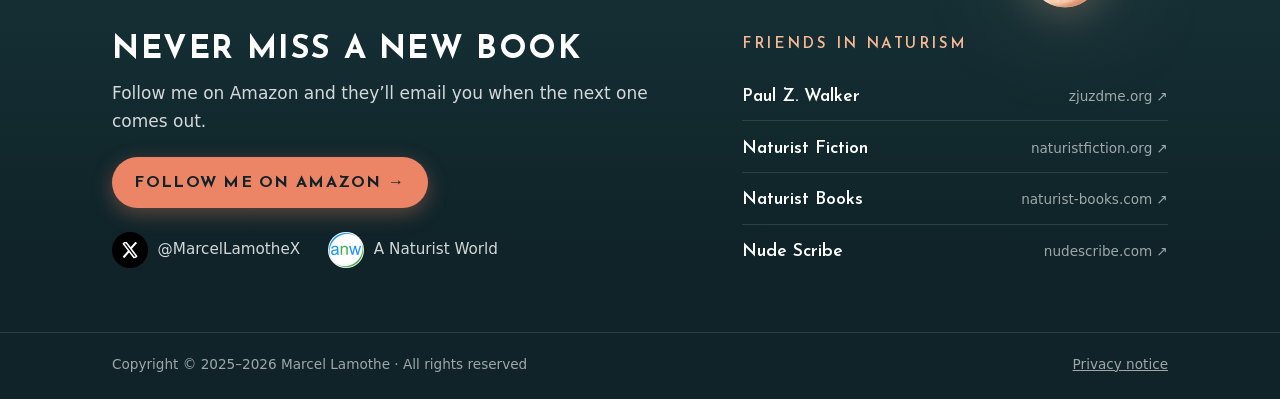
==== commit 78c61345: "Swap in the new Naked Truth cover and rebuild the share image Co-Authored-By: Claude Opus 5.5 <norep" ====
--- a/index.html
+++ b/index.html
@@ -15,14 +15,14 @@
   <meta property="og:description" content="Stories about freedom, self-discovery, and unconventional communities." />
   <meta property="og:type" content="website" />
   <meta property="og:url" content="https://marcellamothe.com/" />
-  <meta property="og:image" content="https://marcellamothe.com/assets/images/og-books-4.jpg" />
+  <meta property="og:image" content="https://marcellamothe.com/assets/images/og-books-5.jpg" />
   <meta property="og:image:width" content="1200" />
   <meta property="og:image:height" content="630" />
   <meta property="og:image:alt" content="Book covers: Big Bare Island, Naked Nancy, The Ocean’s Daughter, and The Naked Truth" />
   <meta name="twitter:card" content="summary_large_image" />
   <meta name="twitter:title" content="Marcel Lamothe" />
   <meta name="twitter:description" content="Stories about freedom, self-discovery, and unconventional communities." />
-  <meta name="twitter:image" content="https://marcellamothe.com/assets/images/og-books-4.jpg" />
+  <meta name="twitter:image" content="https://marcellamothe.com/assets/images/og-books-5.jpg" />
   <script type="application/ld+json">
     {
       "@context": "https://schema.org",
@@ -48,7 +48,7 @@
           "@id": "https://marcellamothe.com/#the-naked-truth-book",
           "name": "The Naked Truth",
           "url": "https://marcellamothe.com/the-naked-truth/",
-          "image": "https://marcellamothe.com/assets/images/the-naked-truth.webp",
+          "image": "https://marcellamothe.com/assets/images/the-naked-truth.webp?v=2",
           "author": { "@id": "https://marcellamothe.com/#author" },
           "inLanguage": "en",
           "genre": ["Fiction", "Naturist fiction"],
@@ -145,7 +145,7 @@
           </li>
           <li class="book">
             <a class="book-link" href="the-naked-truth/">
-              <span class="book-3d"><span class="cover"><img src="assets/images/the-naked-truth.webp" alt="" width="400" height="639" /></span></span>
+              <span class="book-3d"><span class="cover"><img src="assets/images/the-naked-truth.webp?v=2" alt="" width="400" height="640" /></span></span>
               <span class="book-title">The Naked Truth</span>
               <span class="book-series">Jane Cullen · Book 1</span>
             </a>
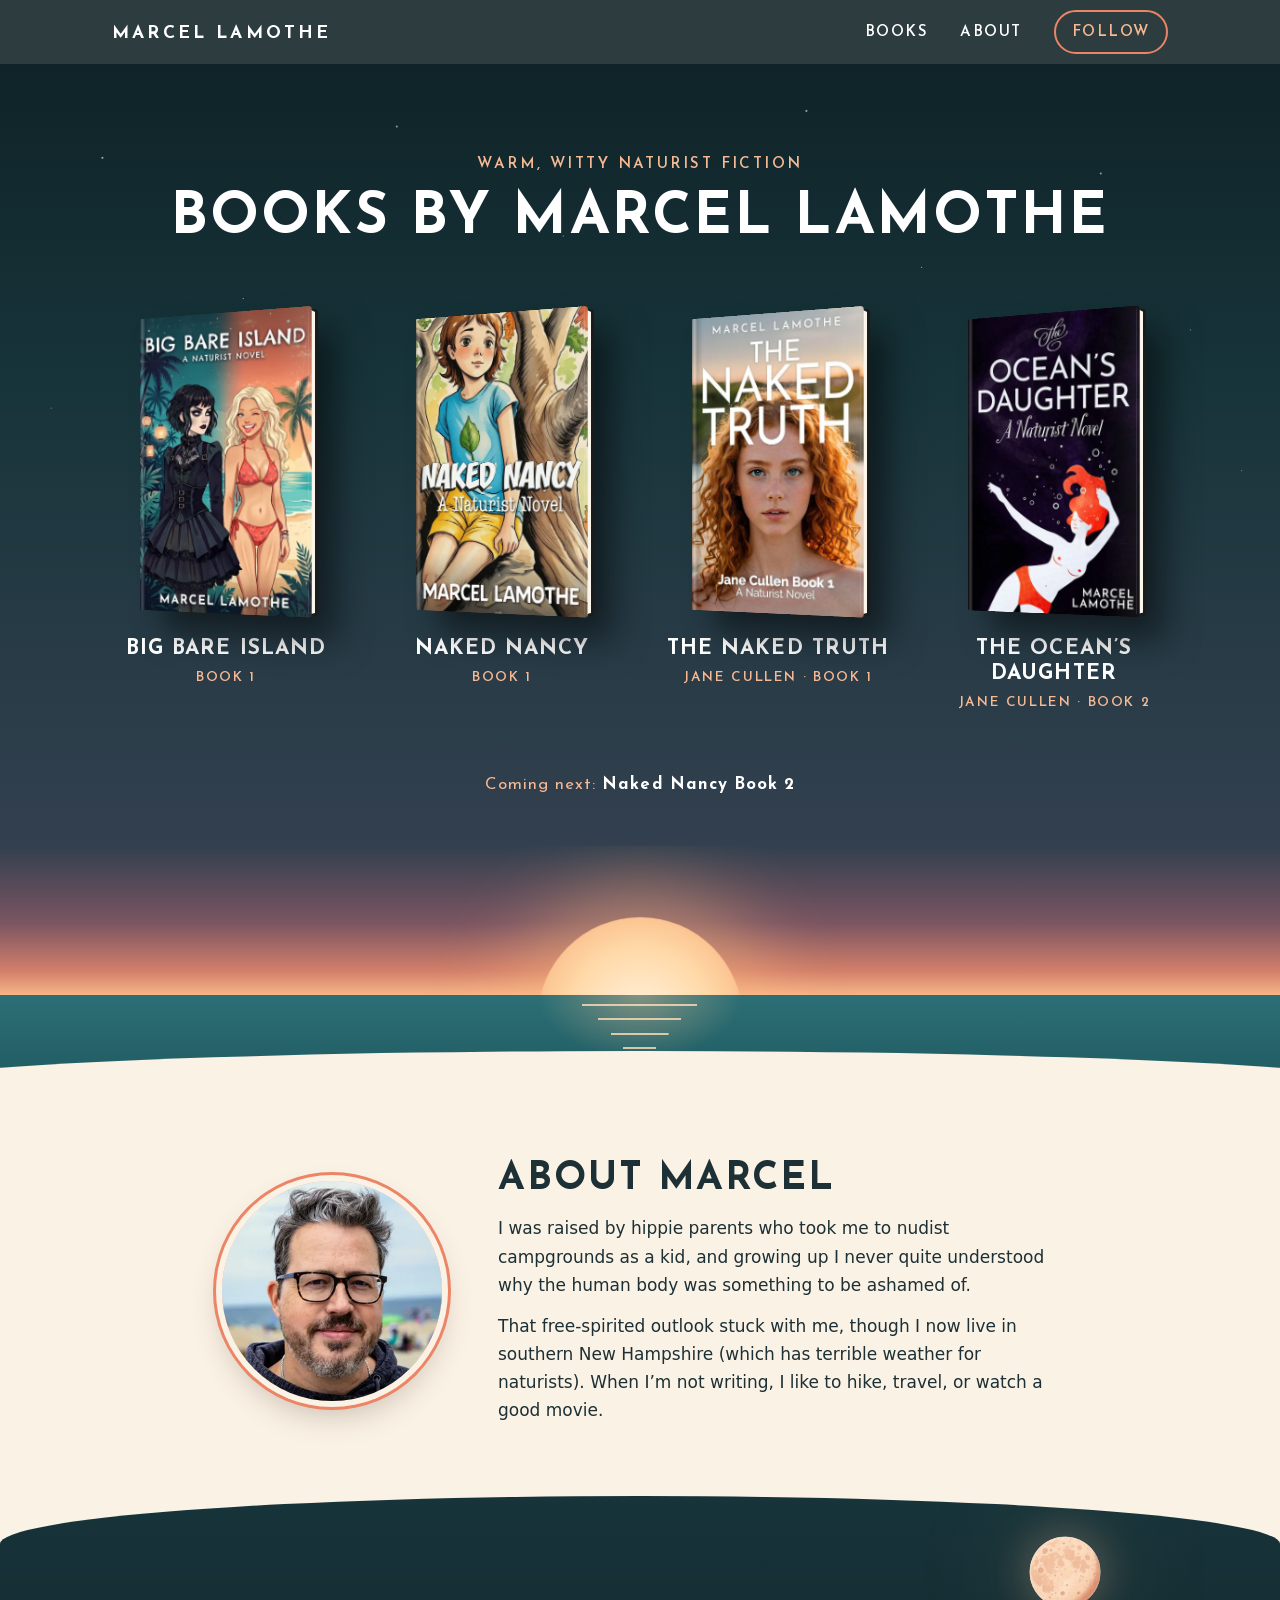
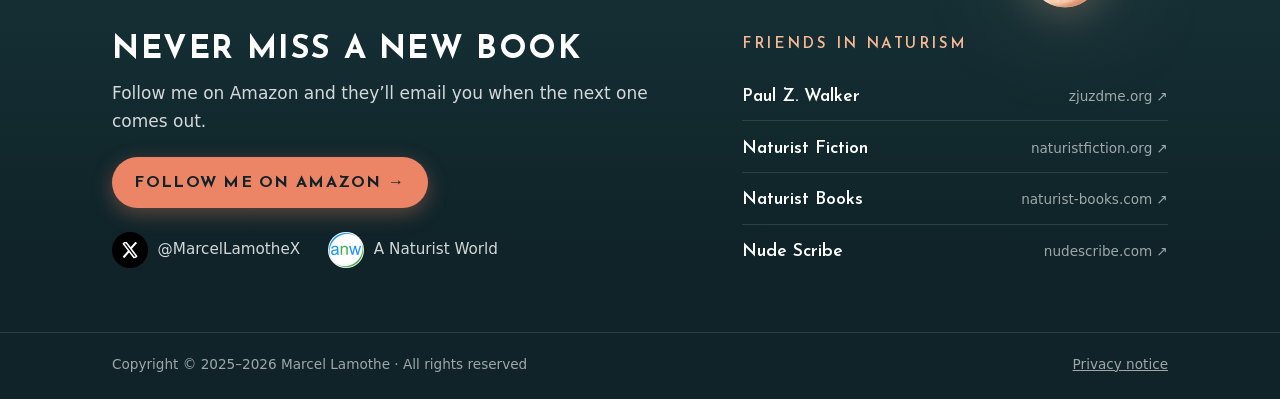
==== commit 08e22b4a: "Revert to the old Naked Truth cover and share image This reverts commit 78c6134.  Co-Authored-By: Cl" ====
--- a/index.html
+++ b/index.html
@@ -15,14 +15,14 @@
   <meta property="og:description" content="Stories about freedom, self-discovery, and unconventional communities." />
   <meta property="og:type" content="website" />
   <meta property="og:url" content="https://marcellamothe.com/" />
-  <meta property="og:image" content="https://marcellamothe.com/assets/images/og-books-5.jpg" />
+  <meta property="og:image" content="https://marcellamothe.com/assets/images/og-books-4.jpg" />
   <meta property="og:image:width" content="1200" />
   <meta property="og:image:height" content="630" />
   <meta property="og:image:alt" content="Book covers: Big Bare Island, Naked Nancy, The Ocean’s Daughter, and The Naked Truth" />
   <meta name="twitter:card" content="summary_large_image" />
   <meta name="twitter:title" content="Marcel Lamothe" />
   <meta name="twitter:description" content="Stories about freedom, self-discovery, and unconventional communities." />
-  <meta name="twitter:image" content="https://marcellamothe.com/assets/images/og-books-5.jpg" />
+  <meta name="twitter:image" content="https://marcellamothe.com/assets/images/og-books-4.jpg" />
   <script type="application/ld+json">
     {
       "@context": "https://schema.org",
@@ -48,7 +48,7 @@
           "@id": "https://marcellamothe.com/#the-naked-truth-book",
           "name": "The Naked Truth",
           "url": "https://marcellamothe.com/the-naked-truth/",
-          "image": "https://marcellamothe.com/assets/images/the-naked-truth.webp?v=2",
+          "image": "https://marcellamothe.com/assets/images/the-naked-truth.webp",
           "author": { "@id": "https://marcellamothe.com/#author" },
           "inLanguage": "en",
           "genre": ["Fiction", "Naturist fiction"],
@@ -145,7 +145,7 @@
           </li>
           <li class="book">
             <a class="book-link" href="the-naked-truth/">
-              <span class="book-3d"><span class="cover"><img src="assets/images/the-naked-truth.webp?v=2" alt="" width="400" height="640" /></span></span>
+              <span class="book-3d"><span class="cover"><img src="assets/images/the-naked-truth.webp" alt="" width="400" height="639" /></span></span>
               <span class="book-title">The Naked Truth</span>
               <span class="book-series">Jane Cullen · Book 1</span>
             </a>
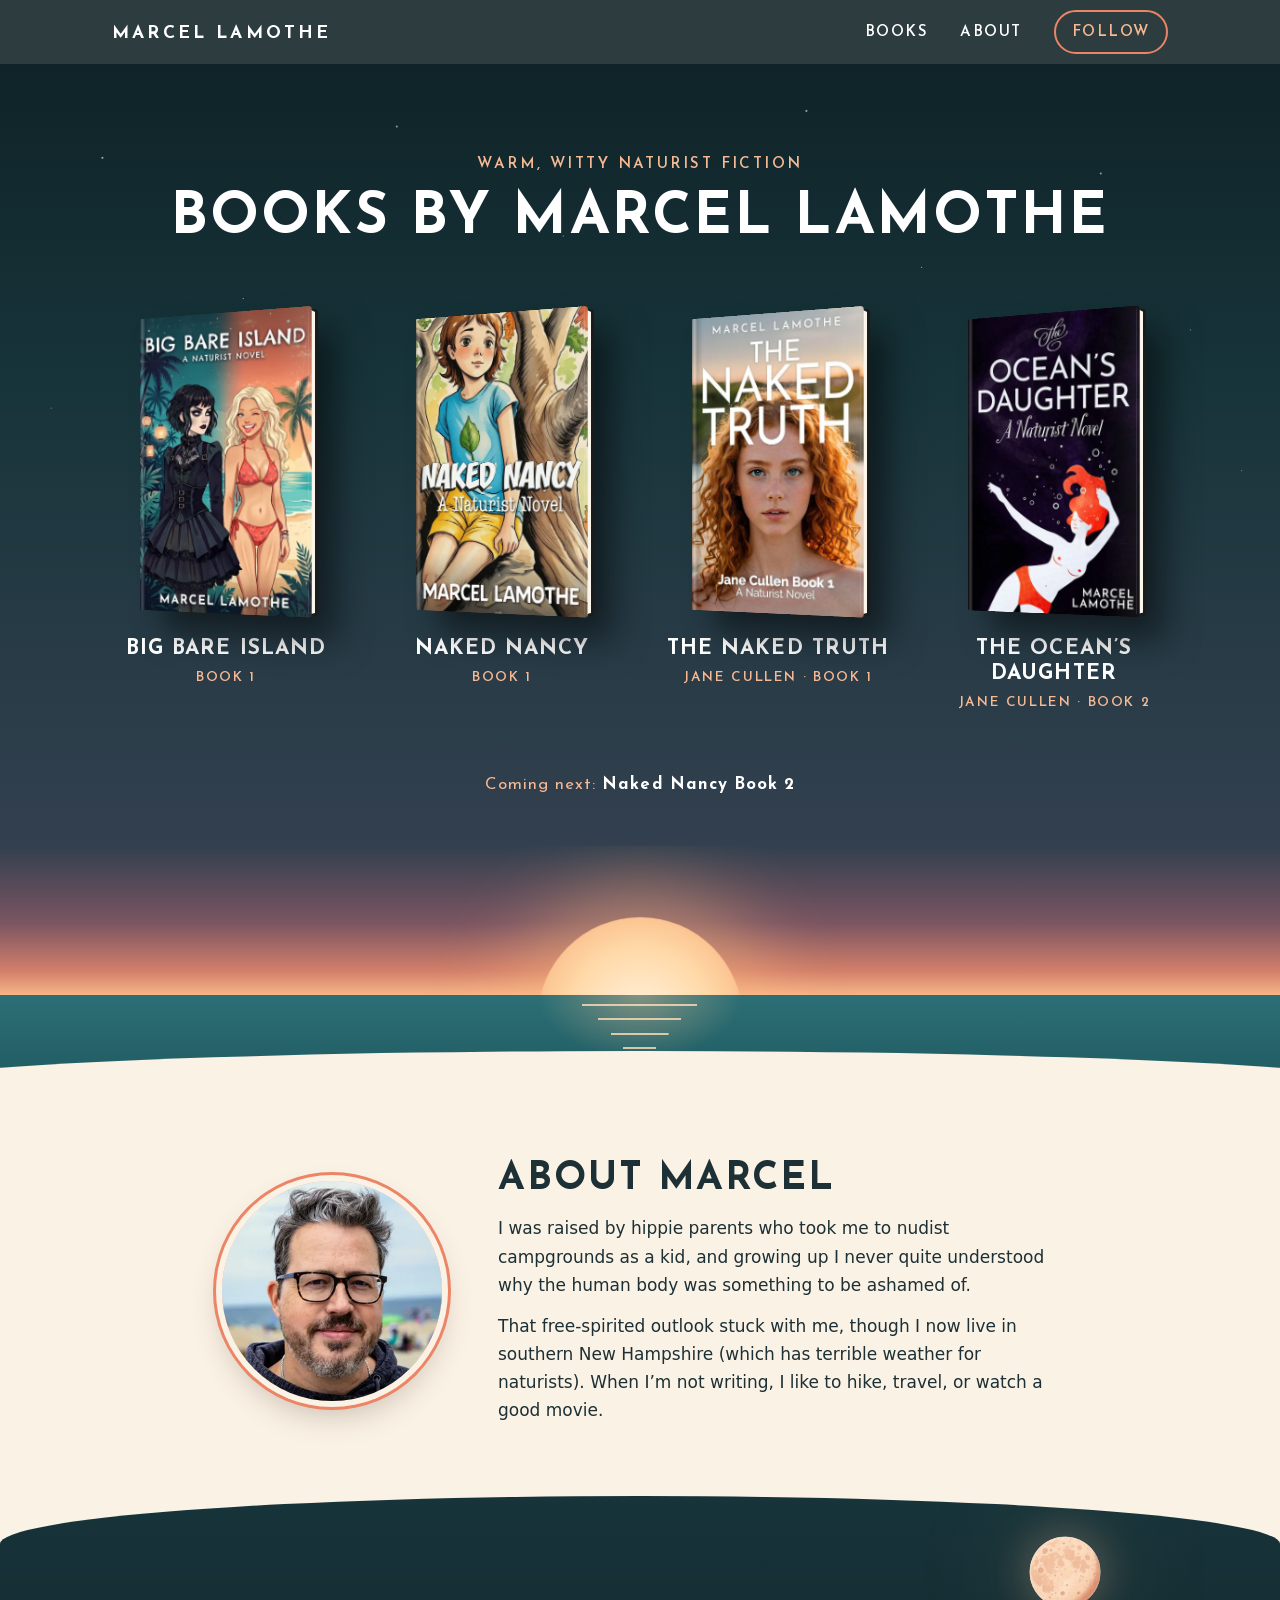
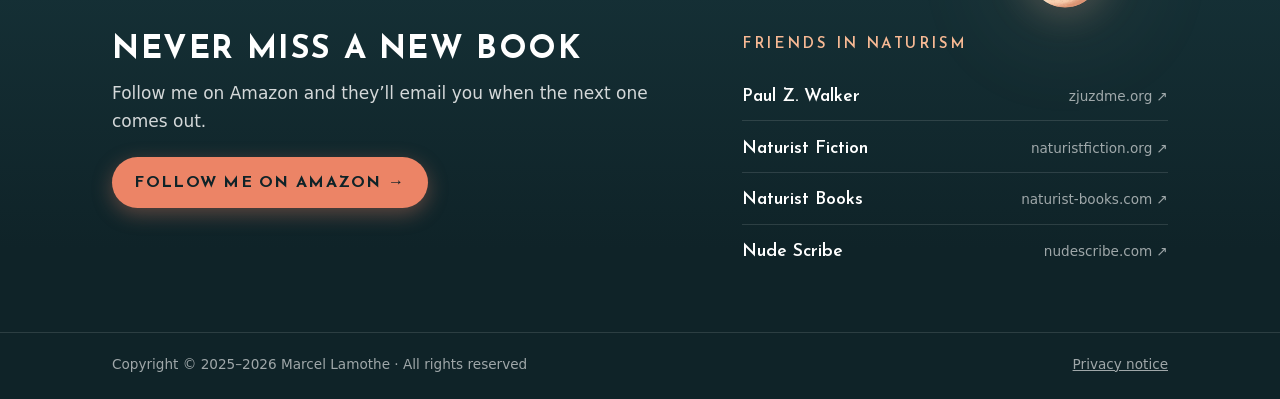
==== commit bf3e9723: "Remove X and Naturist World links" ====
--- a/index.html
+++ b/index.html
@@ -186,10 +186,6 @@
         <h2 class="footer-heading">Never miss a new book</h2>
         <p>Follow me on Amazon and they’ll email you when the next one comes out.</p>
         <a class="button" href="https://www.amazon.com/stores/author/B0DPLSHB5Z" target="_blank" rel="noopener noreferrer">Follow me on Amazon <span aria-hidden="true">→</span></a>
-        <ul class="social" aria-label="Find me on social media">
-          <li><a href="https://x.com/MarcelLamotheX" target="_blank" rel="noopener noreferrer"><svg class="social-icon social-x" viewBox="0 0 24 24" aria-hidden="true"><path fill="currentColor" d="M18.244 2.25h3.308l-7.227 8.26 8.502 11.24H16.17l-5.214-6.817L4.99 21.75H1.68l7.73-8.835L1.254 2.25H8.08l4.713 6.231zm-1.161 17.52h1.833L7.084 4.126H5.117z"/></svg><span>@MarcelLamotheX</span></a></li>
-          <li><a href="https://anaturistworld.com/profile/marcellamothe" target="_blank" rel="noopener noreferrer"><img class="social-icon" src="assets/images/anaturistworld.png" alt="" width="36" height="36" /><span>A Naturist World</span></a></li>
-        </ul>
       </div>
       <nav class="friends" aria-labelledby="friends-heading">
         <h2 id="friends-heading" class="eyebrow">Friends in naturism</h2>
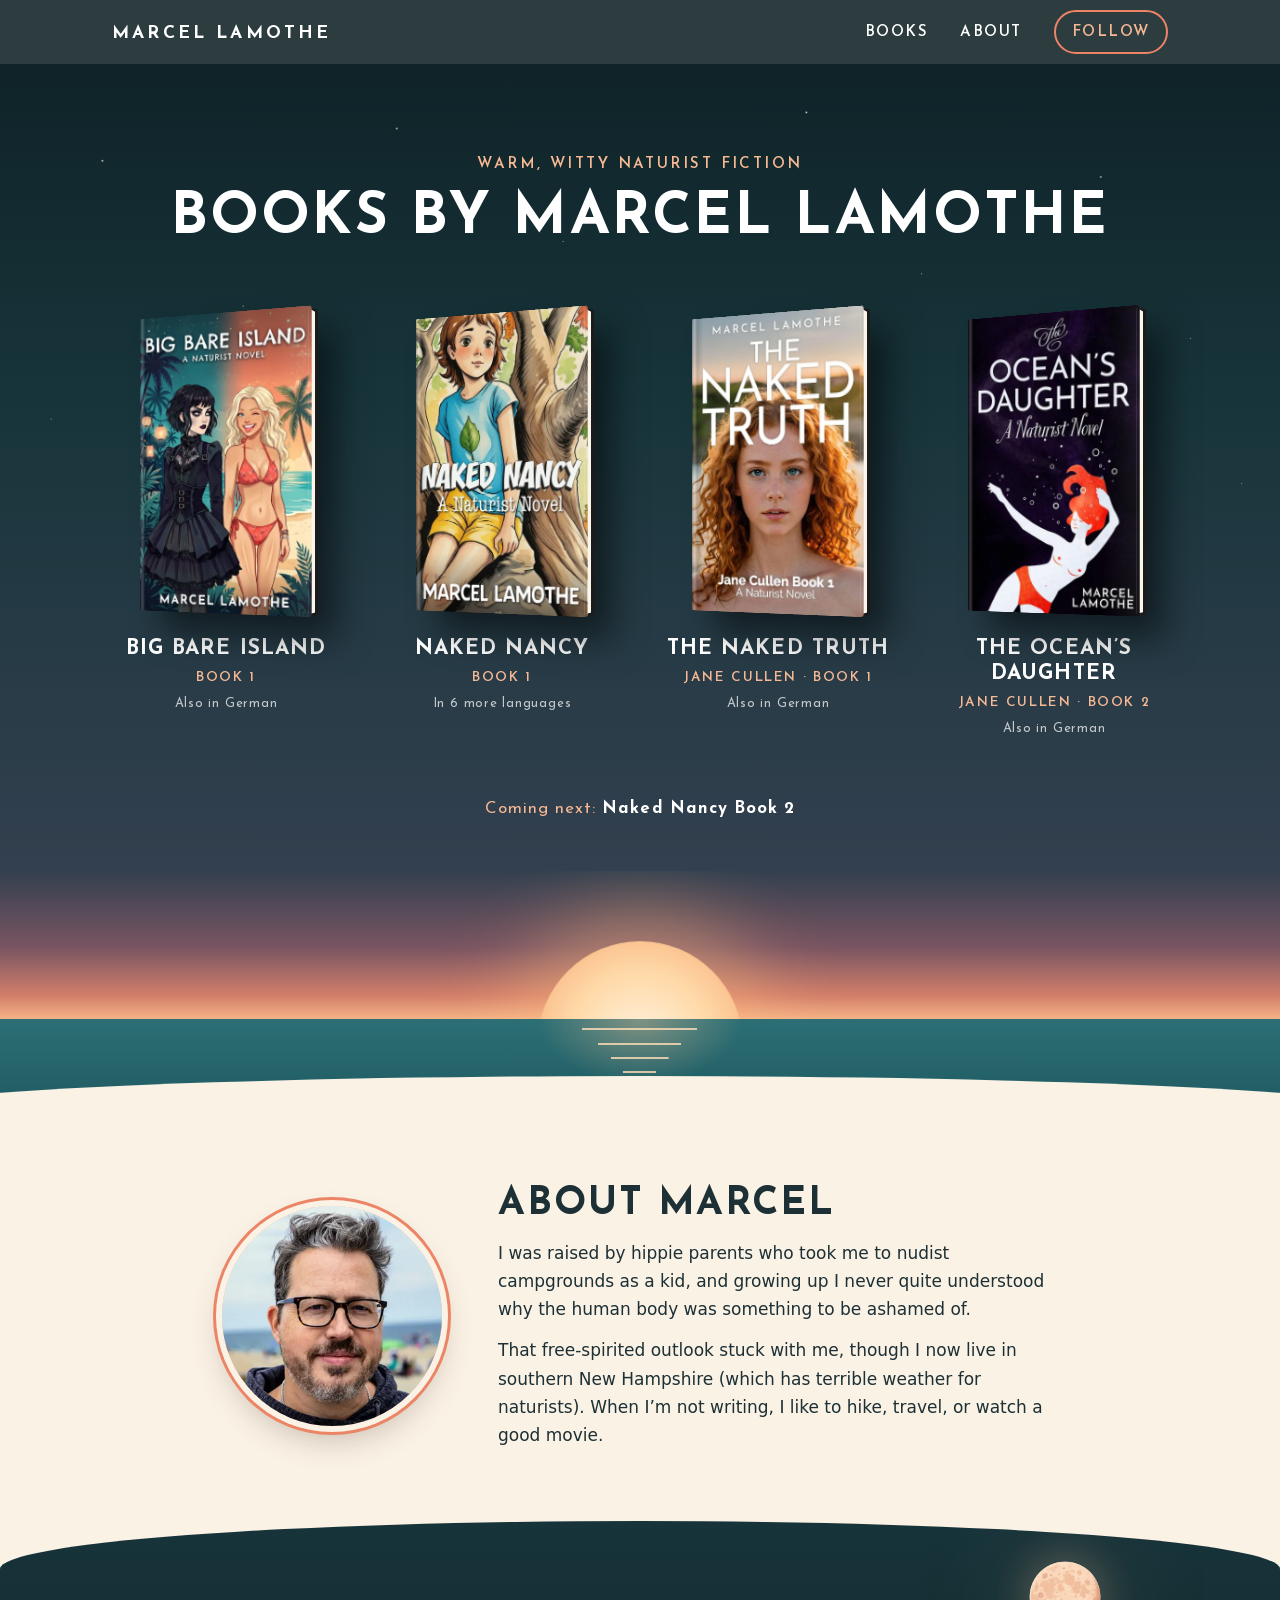
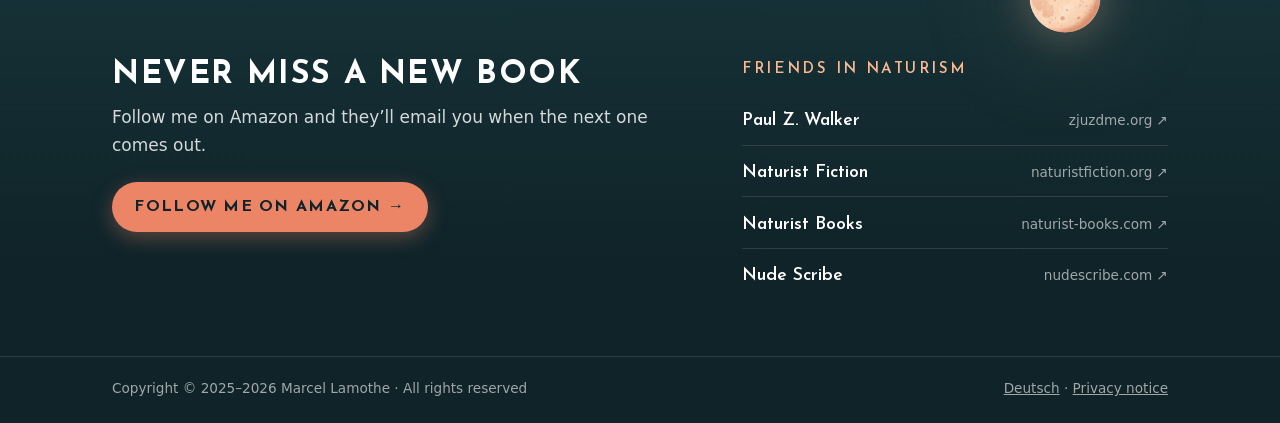
==== commit cdeb7d21: "Add translated editions and a German landing page - Book pages list their translations by native nam" ====
--- a/index.html
+++ b/index.html
@@ -10,6 +10,7 @@
   <meta name="description" content="Marcel Lamothe writes warm, witty stories about freedom, self-discovery, and unconventional communities." />
   <link rel="canonical" href="https://marcellamothe.com/" />
   <link rel="alternate" hreflang="en" href="https://marcellamothe.com/" />
+  <link rel="alternate" hreflang="de" href="https://marcellamothe.com/de/" />
   <link rel="alternate" hreflang="x-default" href="https://marcellamothe.com/" />
   <meta property="og:title" content="Marcel Lamothe" />
   <meta property="og:description" content="Stories about freedom, self-discovery, and unconventional communities." />
@@ -54,7 +55,10 @@
           "genre": ["Fiction", "Naturist fiction"],
           "position": 1,
           "isPartOf": { "@type": "BookSeries", "name": "Jane Cullen" },
-          "sameAs": "https://www.amazon.com/dp/B0DPDY1RDD"
+          "sameAs": "https://www.amazon.com/dp/B0DPDY1RDD",
+          "workTranslation": [
+            { "@type": "Book", "name": "Die nackte Wahrheit", "inLanguage": "de", "sameAs": "https://www.amazon.de/dp/B0GWWKMQ56" }
+          ]
         },
         {
           "@type": "Book",
@@ -67,7 +71,10 @@
           "genre": ["Fiction", "Naturist fiction"],
           "position": 2,
           "isPartOf": { "@type": "BookSeries", "name": "Jane Cullen" },
-          "sameAs": "https://www.amazon.com/dp/B0FDGMB95W"
+          "sameAs": "https://www.amazon.com/dp/B0FDGMB95W",
+          "workTranslation": [
+            { "@type": "Book", "name": "Die Tochter des Ozeans", "inLanguage": "de", "sameAs": "https://www.amazon.de/dp/B0GGX5LBS2" }
+          ]
         },
         {
           "@type": "Book",
@@ -80,7 +87,10 @@
           "genre": ["Fiction", "Naturist fiction", "Mystery"],
           "position": 1,
           "isPartOf": { "@type": "BookSeries", "name": "Big Bare Island" },
-          "sameAs": "https://www.amazon.com/dp/B0GF3XC3XB"
+          "sameAs": "https://www.amazon.com/dp/B0GF3XC3XB",
+          "workTranslation": [
+            { "@type": "Book", "name": "Big Bare Island", "inLanguage": "de", "sameAs": "https://www.amazon.de/dp/B0GX95T1DN" }
+          ]
         },
         {
           "@type": "Book",
@@ -93,7 +103,15 @@
           "genre": ["Fiction", "Naturist fiction", "Family fiction"],
           "position": 1,
           "isPartOf": { "@type": "BookSeries", "name": "Naked Nancy" },
-          "sameAs": "https://www.amazon.com/dp/B0GQR57DY7"
+          "sameAs": "https://www.amazon.com/dp/B0GQR57DY7",
+          "workTranslation": [
+            { "@type": "Book", "name": "Nackte Nancy: Ein unvergesslicher Sommer", "inLanguage": "de", "sameAs": "https://www.amazon.de/dp/B0GHS9M8CY" },
+            { "@type": "Book", "name": "Nancy al Desnudo: Un Verano Inolvidable", "inLanguage": "es", "sameAs": "https://www.amazon.es/dp/B0GHS85Z87" },
+            { "@type": "Book", "name": "Nancy au naturel : Un été inoubliable", "inLanguage": "fr", "sameAs": "https://www.amazon.fr/dp/B0GQTVJWYT" },
+            { "@type": "Book", "name": "Nancy Nuda: Un’estate da ricordare", "inLanguage": "it", "sameAs": "https://www.amazon.it/dp/B0GHZRXVDZ" },
+            { "@type": "Book", "name": "Blote Nancy: Een zomer om nooit te vergeten", "inLanguage": "nl", "sameAs": "https://www.amazon.nl/dp/B0GSTH25W6" },
+            { "@type": "Book", "name": "Nancy Nua: Um Verão Inesquecível", "inLanguage": "pt", "sameAs": "https://www.amazon.com.br/dp/B0GQQZBP4Q" }
+          ]
         }
       ]
     }
@@ -107,7 +125,7 @@
       }
     })();
   </script>
-  <link rel="stylesheet" href="css/style.css?v=32" />
+  <link rel="stylesheet" href="css/style.css?v=34" />
 </head>
 
 <body>
@@ -134,6 +152,7 @@
               <span class="book-3d"><span class="cover"><img src="assets/images/Big-Bare-Island-eBook-Cover.webp?v=2" alt="" width="400" height="640" /></span></span>
               <span class="book-title">Big Bare Island</span>
               <span class="book-series">Book 1</span>
+              <span class="book-langs">Also in German</span>
             </a>
           </li>
           <li class="book">
@@ -141,6 +160,7 @@
               <span class="book-3d"><span class="cover"><img src="assets/images/nancy1.webp" alt="" width="400" height="637" /></span></span>
               <span class="book-title">Naked Nancy</span>
               <span class="book-series">Book 1</span>
+              <span class="book-langs">In 6 more languages</span>
             </a>
           </li>
           <li class="book">
@@ -148,6 +168,7 @@
               <span class="book-3d"><span class="cover"><img src="assets/images/the-naked-truth.webp" alt="" width="400" height="639" /></span></span>
               <span class="book-title">The Naked Truth</span>
               <span class="book-series">Jane Cullen · Book 1</span>
+              <span class="book-langs">Also in German</span>
             </a>
           </li>
           <li class="book">
@@ -155,6 +176,7 @@
               <span class="book-3d"><span class="cover"><img src="assets/images/the_oceans_daughter_cover.webp" alt="" width="400" height="640" /></span></span>
               <span class="book-title">The Ocean’s Daughter</span>
               <span class="book-series">Jane Cullen · Book 2</span>
+              <span class="book-langs">Also in German</span>
             </a>
           </li>
         </ul>
@@ -200,10 +222,11 @@
     <div class="footer-base">
       <div class="wrap">
         <span>Copyright © 2025–2026 Marcel Lamothe · All rights reserved</span>
-        <a href="privacy.html">Privacy notice</a>
+        <span class="footer-links"><a href="de/" hreflang="de" lang="de">Deutsch</a> · <a href="privacy.html">Privacy notice</a></span>
       </div>
     </div>
   </footer>
+  <script src="js/editions.js?v=3" defer></script>
   <!-- Cloudflare Web Analytics --><script type='module' src='https://static.cloudflareinsights.com/beacon.min.js' data-cf-beacon='{"token": "75a681cef3ce4746854b50b4012ed195"}'></script><!-- End Cloudflare Web Analytics -->
 </body>
 
--- a/css/style.css
+++ b/css/style.css
@@ -796,6 +796,168 @@
 }
 
 /* Tablets */
+/* Translated editions */
+.editions {
+  margin-top: 1.25rem;
+  max-width: 32rem;
+  font-family: var(--display);
+  font-size: 1rem;
+  letter-spacing: 0.04em;
+  color: var(--peach);
+}
+
+.editions a {
+  color: #FFFFFF;
+  font-weight: 600;
+  text-decoration: underline;
+  text-decoration-color: rgba(247, 185, 148, 0.55);
+  text-underline-offset: 0.2em;
+  transition: color 0.2s ease;
+}
+
+.editions a:hover,
+.editions a:focus-visible {
+  color: var(--sun);
+  text-decoration-color: var(--sun);
+}
+
+.book-langs {
+  display: block;
+  margin-top: 0.2rem;
+  font-family: var(--display);
+  font-size: 0.8rem;
+  letter-spacing: 0.06em;
+  color: rgba(255, 255, 255, 0.72);
+}
+
+.shelf-light .book-langs {
+  color: var(--ink-soft);
+}
+
+/* German page: one section per book on the sand */
+.de-book + .de-book,
+.de-about {
+  border-top: 1px solid var(--sand-deep);
+}
+
+.de-book {
+  scroll-margin-top: 4rem;
+}
+
+.de-book-inner {
+  display: grid;
+  grid-template-columns: minmax(0, 0.7fr) minmax(0, 1.3fr);
+  gap: clamp(2rem, 6vw, 4.5rem);
+  align-items: start;
+}
+
+.de-book-cover {
+  perspective: 1200px;
+  position: sticky;
+  top: 6rem;
+}
+
+.de-book .book-3d {
+  --thickness: 22px;
+  width: min(100%, 300px);
+}
+
+.de-book .book-3d::after {
+  box-shadow: 16px 20px 30px rgba(60, 40, 20, 0.35);
+}
+
+.de-book .blurb {
+  margin: 0;
+}
+
+.de-book .eyebrow {
+  color: var(--rust);
+}
+
+.de-book .section-heading {
+  margin-top: 0.4rem;
+}
+
+.de-book .book-subtitle {
+  margin-top: 0.3rem;
+  color: var(--sea-deep);
+}
+
+.de-book .hook {
+  margin: 1.1rem 0 1.4rem;
+  max-width: none;
+  color: var(--sea-deep);
+}
+
+.de-book .button {
+  margin-top: 1.75rem;
+}
+
+.other-edition {
+  margin-top: 1rem;
+  font-size: 0.95rem;
+  color: var(--ink-soft);
+}
+
+.other-edition a,
+.footer-links a {
+  color: inherit;
+}
+
+.de-about .author-photo {
+  flex: none;
+}
+
+/* A note for visitors whose browser prefers another language */
+.lang-note {
+  background-color: var(--sun);
+  color: var(--night);
+}
+
+.lang-note-inner {
+  display: flex;
+  align-items: center;
+  gap: 1rem;
+  padding-top: 0.75rem;
+  padding-bottom: 0.75rem;
+}
+
+.lang-note p {
+  flex: 1;
+  font-family: var(--display);
+  font-size: 1.05rem;
+  line-height: 1.45;
+}
+
+.lang-note a {
+  color: var(--night);
+  font-weight: 700;
+  text-underline-offset: 0.2em;
+}
+
+.lang-note a:hover,
+.lang-note a:focus-visible {
+  color: var(--rust);
+}
+
+.lang-note-close {
+  flex: none;
+  width: 2.25rem;
+  height: 2.25rem;
+  border: 0;
+  border-radius: 50%;
+  background: transparent;
+  color: var(--night);
+  font-size: 1.5rem;
+  line-height: 1;
+  cursor: pointer;
+}
+
+.lang-note-close:hover,
+.lang-note-close:focus-visible {
+  background-color: rgba(15, 35, 40, 0.1);
+}
+
 @media (max-width: 860px) {
   .footer-inner {
     grid-template-columns: 1fr;
@@ -813,7 +975,8 @@
     gap: 1rem;
   }
 
-  .nav-links .nav-follow {
+  .nav-links .nav-follow,
+  .nav-links .nav-books {
     display: none;
   }
 
@@ -832,6 +995,27 @@
   .book-hero-inner {
     grid-template-columns: 1fr;
     text-align: center;
+  }
+
+  .de-book-inner {
+    grid-template-columns: 1fr;
+  }
+
+  .de-book-cover {
+    position: static;
+    text-align: center;
+  }
+
+  .de-book .book-3d {
+    width: min(55%, 220px);
+  }
+
+  .de-book .blurb {
+    text-align: center;
+  }
+
+  .de-book .blurb > p:not(.eyebrow):not(.book-subtitle):not(.hook):not(.other-edition) {
+    text-align: left;
   }
 
   .book-hero .book-3d {
